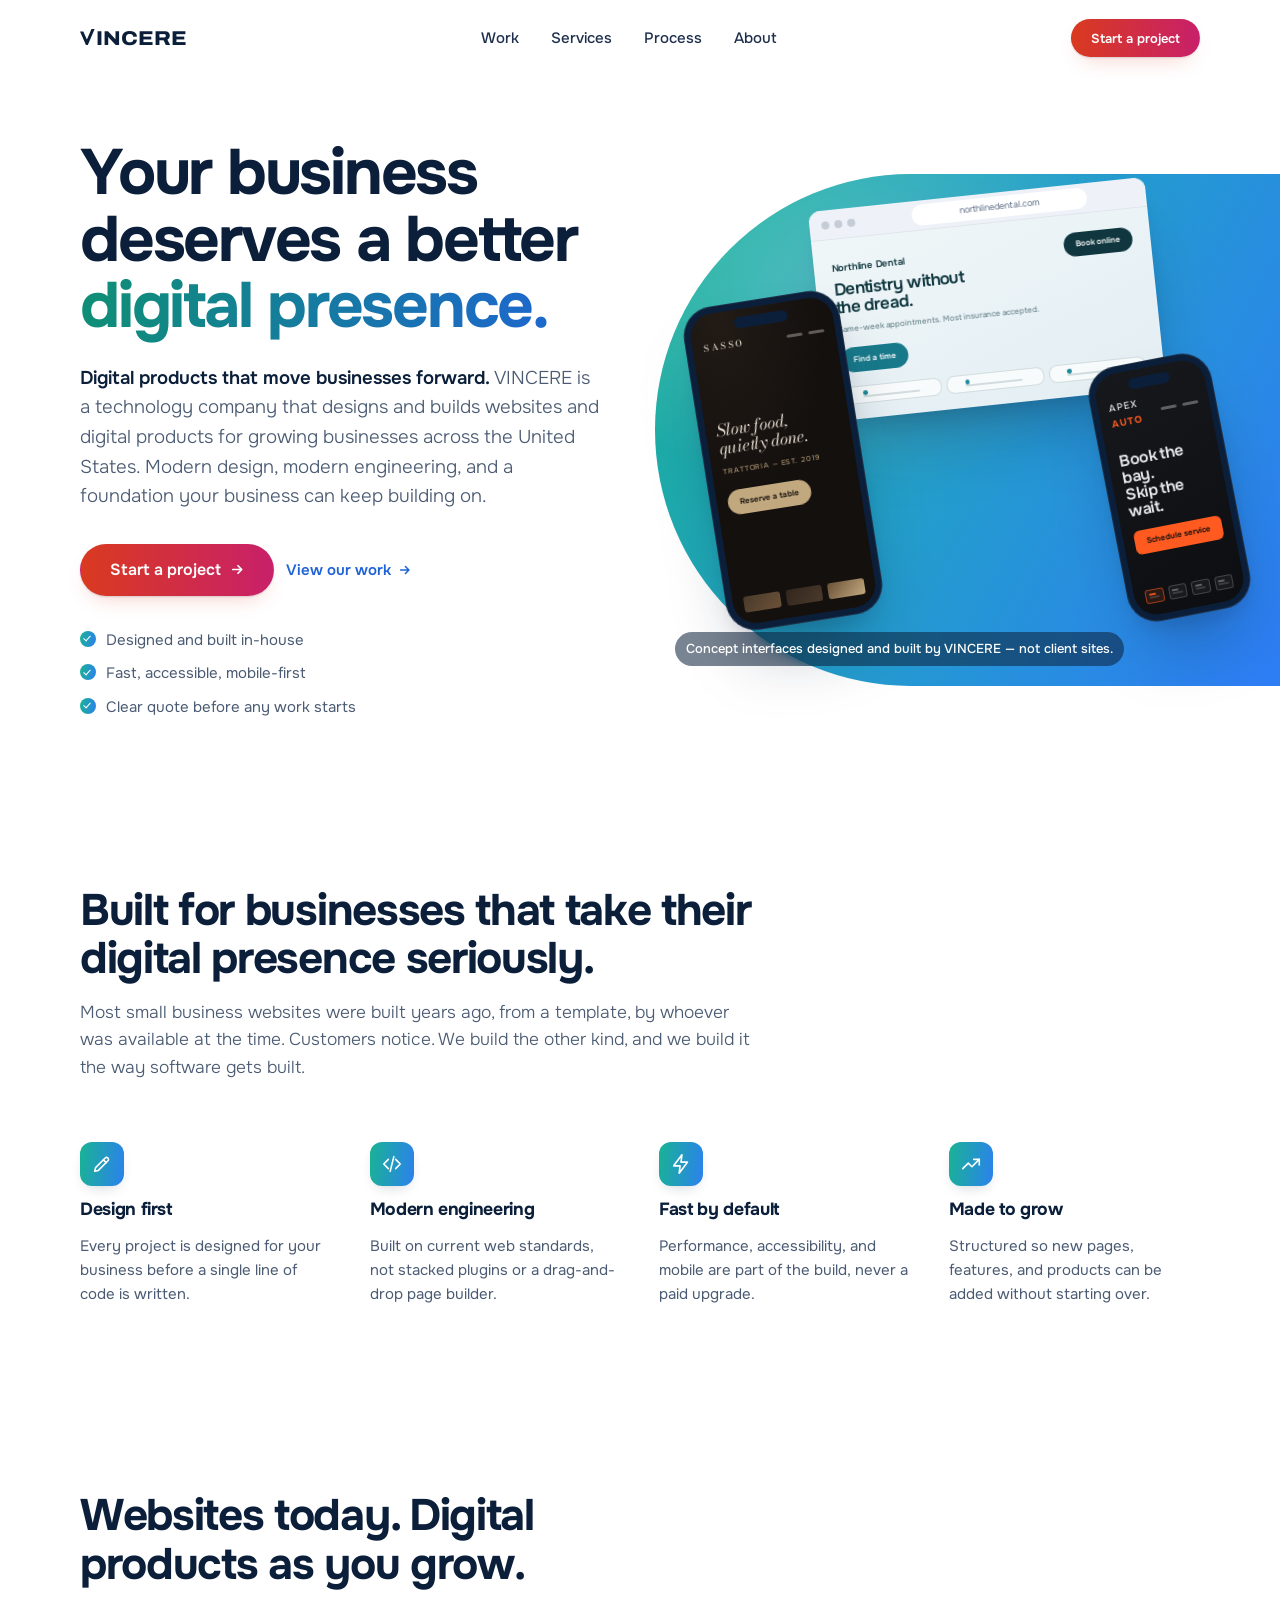
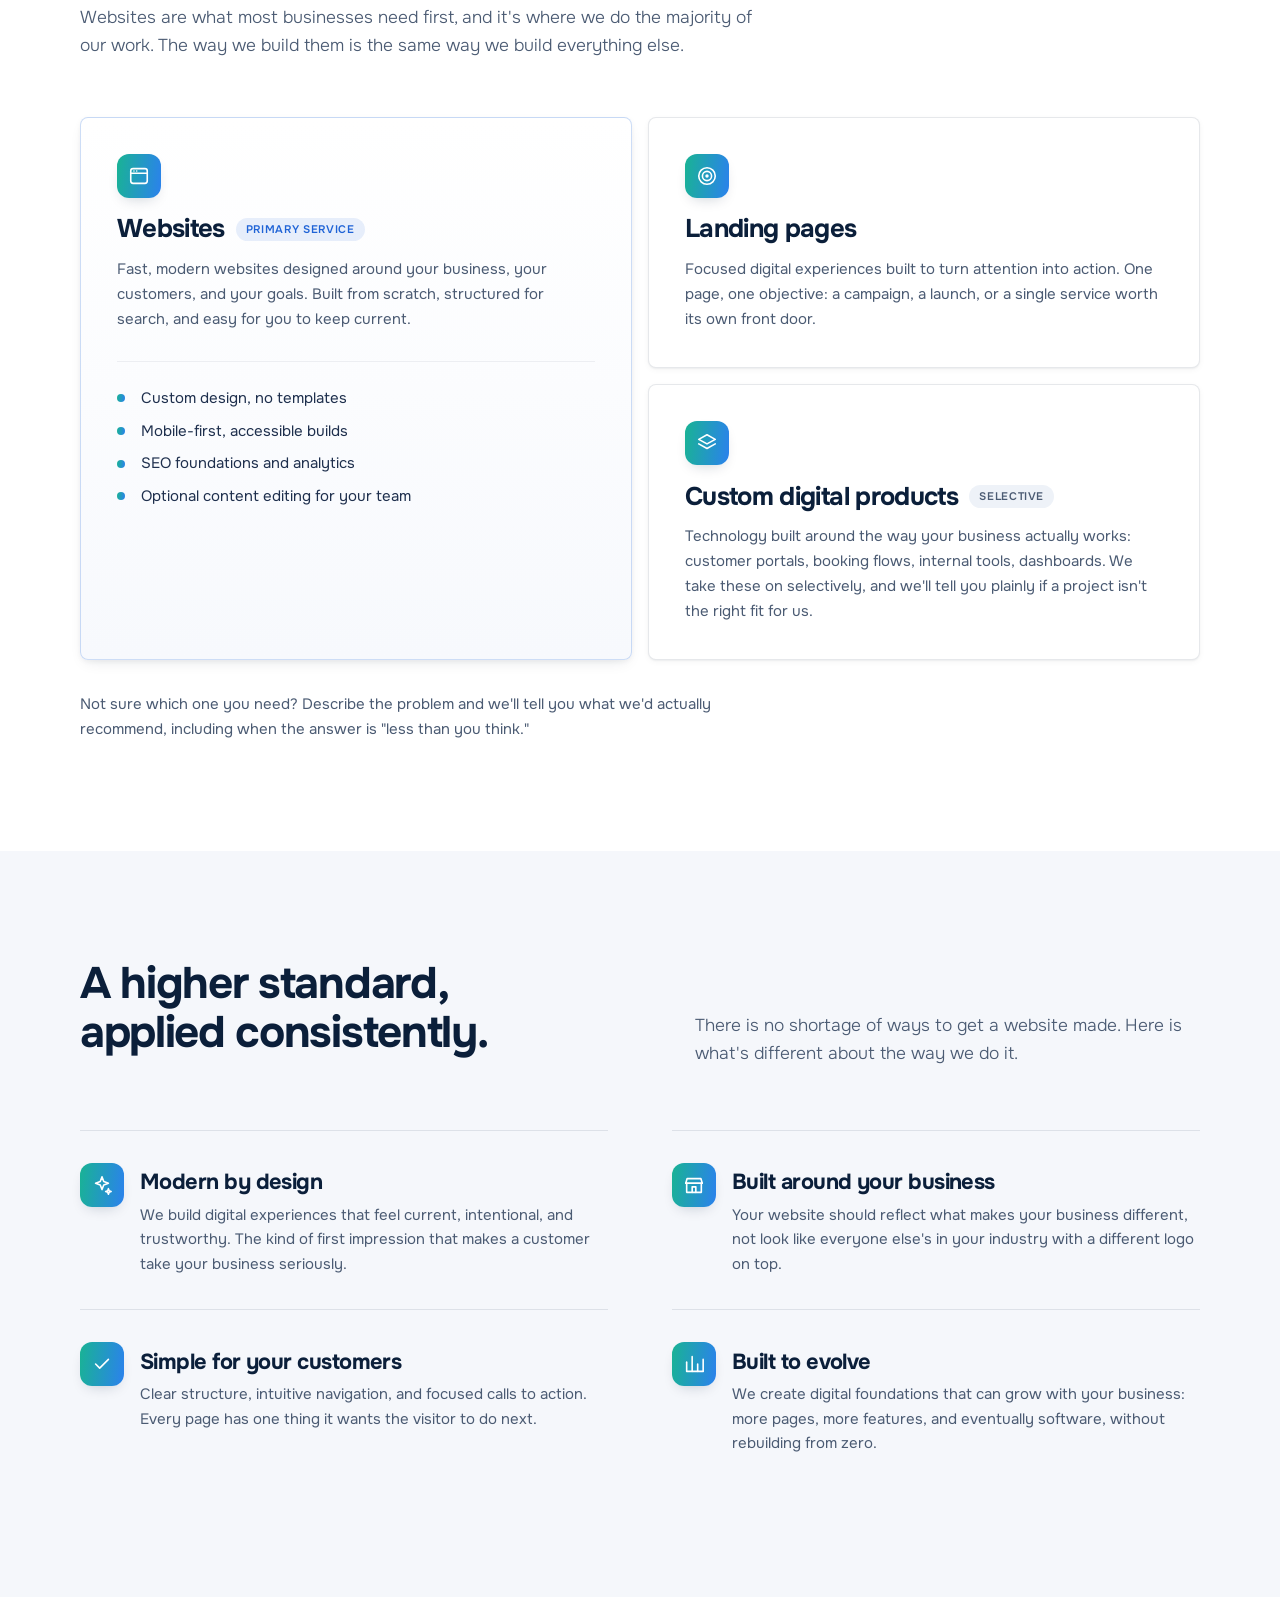
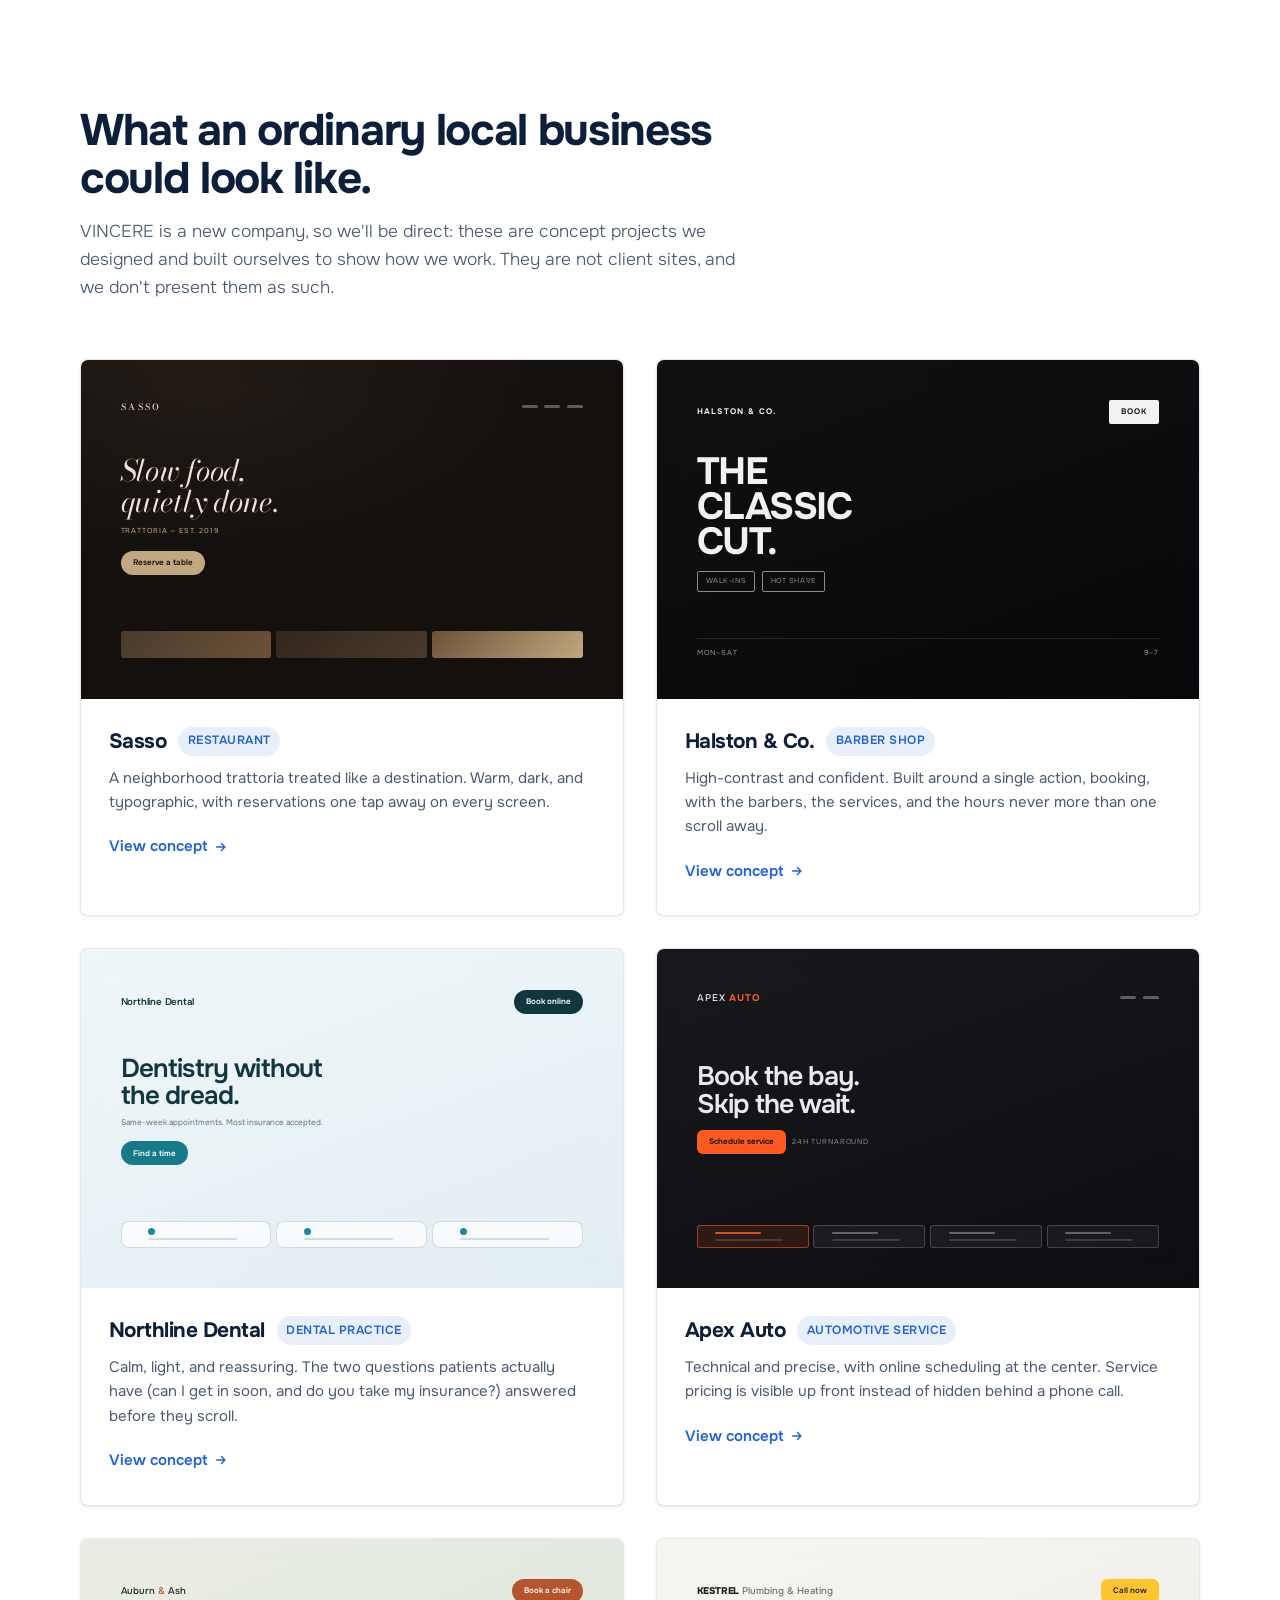
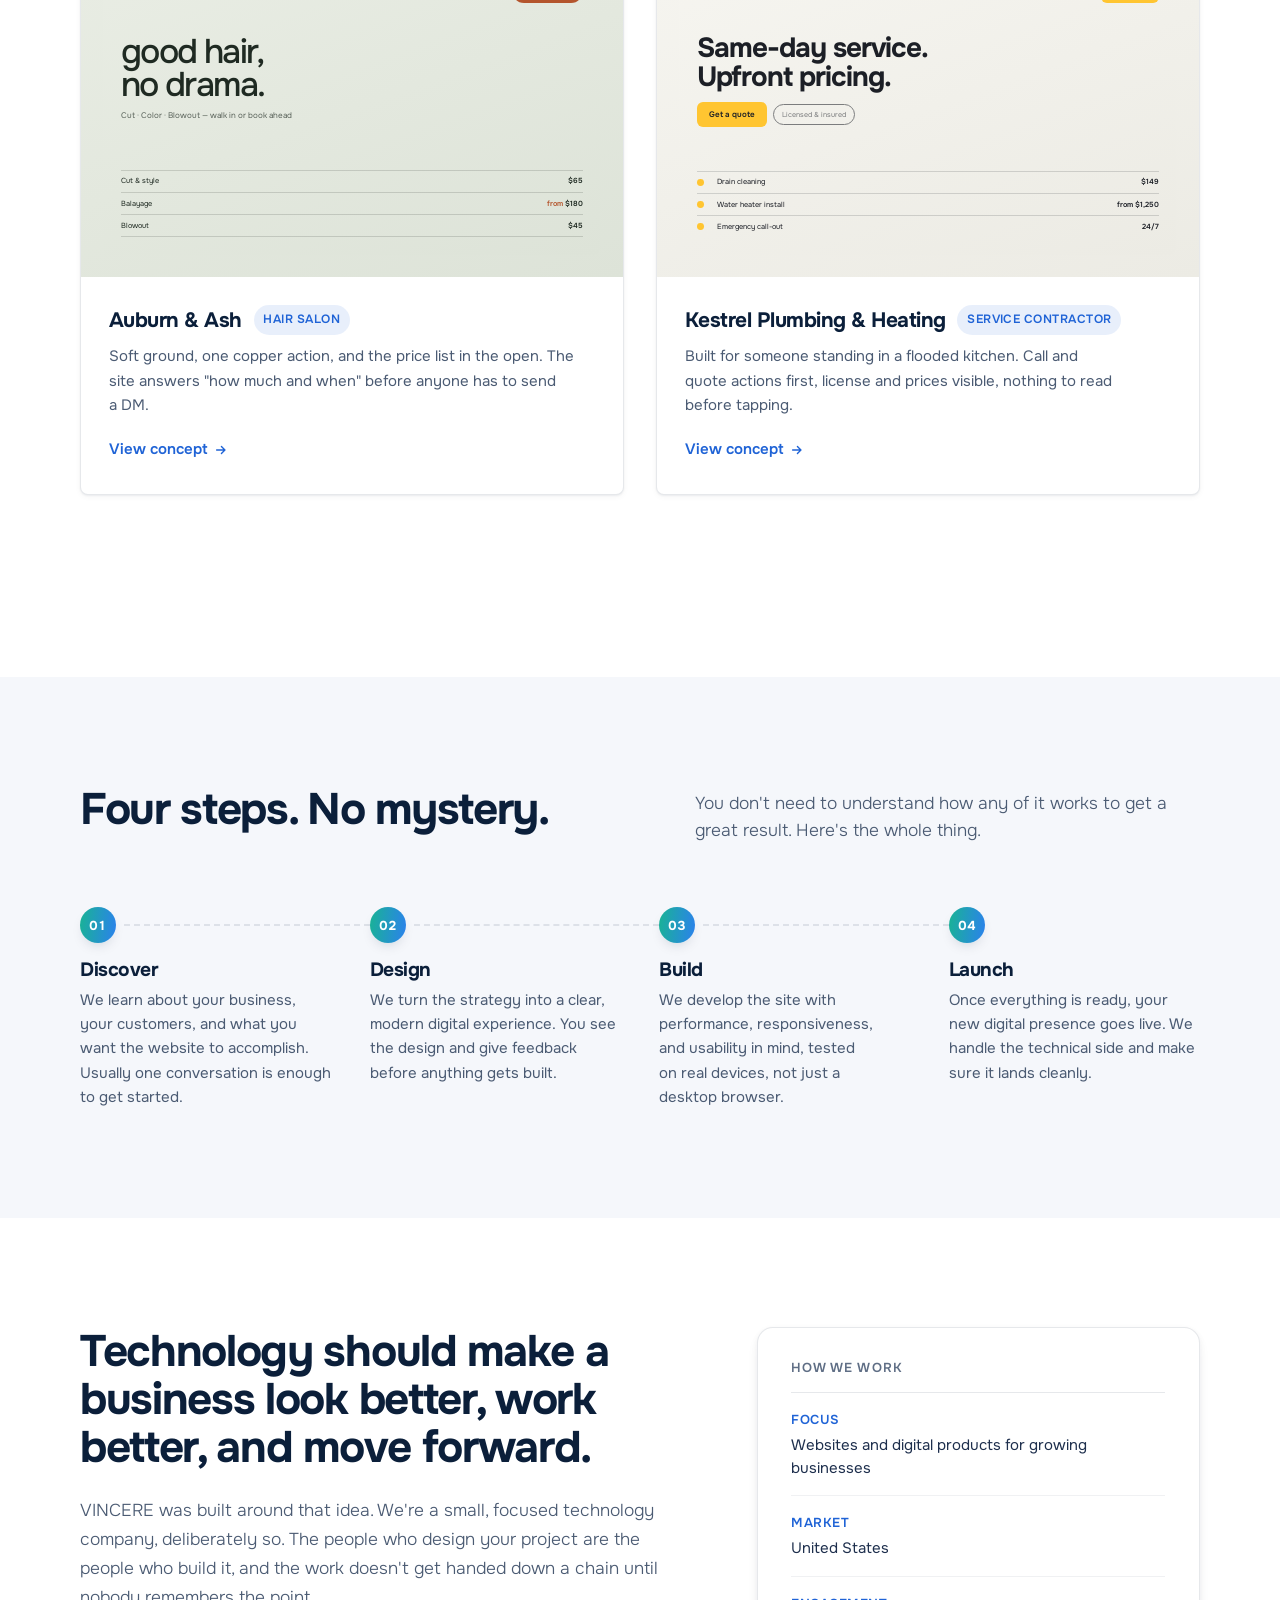
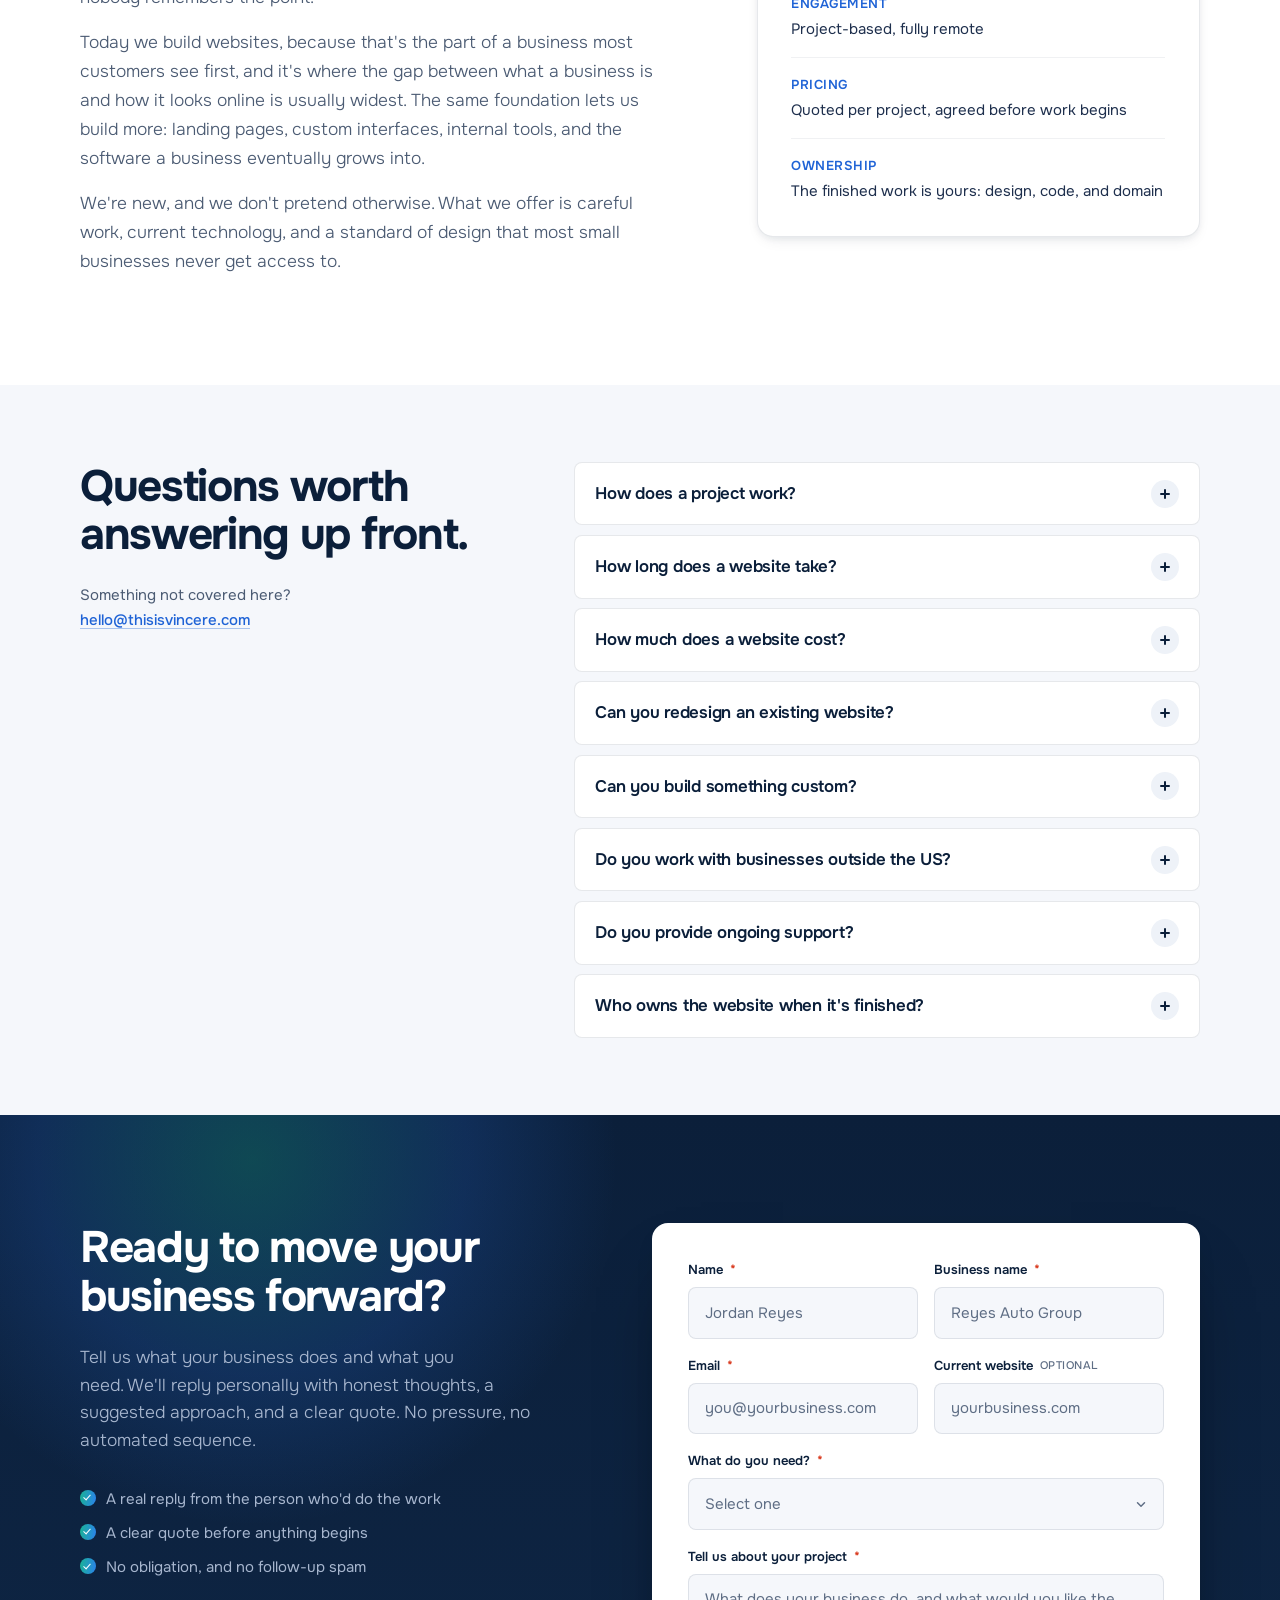
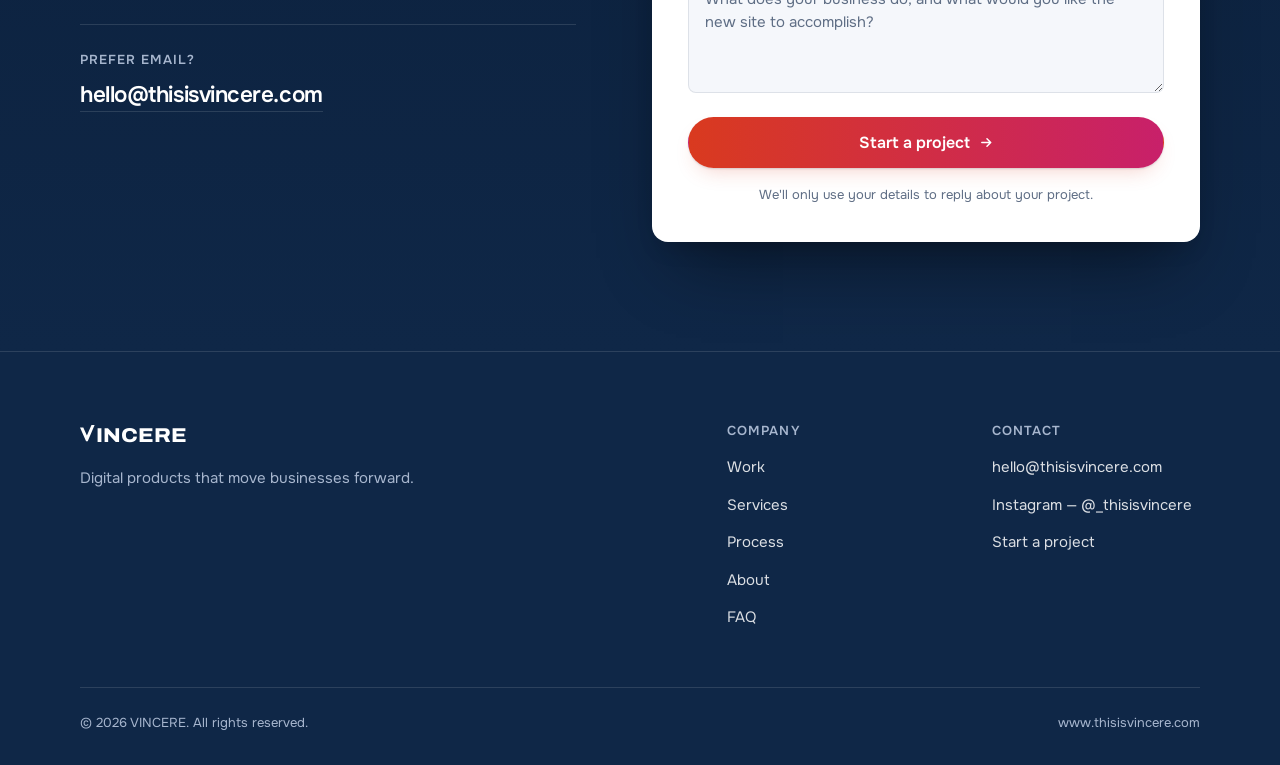
==== index.html @ 30bf03f1 "first commit" ====
<!DOCTYPE html>
<html lang="en">
<head>
<meta charset="utf-8">
<meta name="viewport" content="width=device-width, initial-scale=1">

<title>VINCERE — Digital Products That Move Businesses Forward</title>
<meta name="description" content="VINCERE is a technology company that designs and builds websites and digital products for growing businesses in the United States. Modern design, modern engineering, built to grow.">

<!-- Update to the live domain before launch -->
<link rel="canonical" href="https://www.thisisvincere.com/">

<meta name="theme-color" content="#FFFFFF">
<meta name="color-scheme" content="light">

<!-- Open Graph -->
<meta property="og:type" content="website">
<meta property="og:site_name" content="VINCERE">
<meta property="og:title" content="VINCERE — Digital Products That Move Businesses Forward">
<meta property="og:description" content="We design and build websites and digital products for growing businesses. Modern design, modern engineering, built to grow.">
<meta property="og:url" content="https://www.thisisvincere.com/">
<meta property="og:image" content="https://www.thisisvincere.com/assets/img/og-image.png">
<meta property="og:image:width" content="1200">
<meta property="og:image:height" content="630">
<meta property="og:image:alt" content="VINCERE — digital products that move businesses forward.">
<meta property="og:locale" content="en_US">

<!-- X / Twitter -->
<meta name="twitter:card" content="summary_large_image">
<meta name="twitter:title" content="VINCERE — Digital Products That Move Businesses Forward">
<meta name="twitter:description" content="We design and build websites and digital products for growing businesses.">
<meta name="twitter:image" content="https://www.thisisvincere.com/assets/img/og-image.png">

<link rel="icon" href="favicon.svg" type="image/svg+xml">
<link rel="apple-touch-icon" href="assets/img/apple-touch-icon.png">
<link rel="manifest" href="site.webmanifest">

<link rel="preconnect" href="https://fonts.googleapis.com">
<link rel="preconnect" href="https://fonts.gstatic.com" crossorigin>
<link rel="preload" as="style" href="https://fonts.googleapis.com/css2?family=Onest:wght@300;400;500;600;700&display=swap">
<link rel="stylesheet" href="https://fonts.googleapis.com/css2?family=Onest:wght@300;400;500;600;700&display=swap">
<!-- Wordmark face: Archivo 800 (width 112), subset to the five letters the logo needs. -->
<link rel="stylesheet" href="https://fonts.googleapis.com/css2?family=Archivo:wdth,wght@112,800&text=INCERE&display=swap">
<!-- Sasso concept preview face (matches concepts/sasso): upright 500 for the wordmark, italic 400 for the headline. -->
<link rel="stylesheet" href="https://fonts.googleapis.com/css2?family=Bodoni+Moda:ital,opsz,wght@0,6..96,500;1,6..96,400&display=swap">
<link rel="stylesheet" href="assets/css/styles.css">

<script>document.documentElement.classList.add('js');</script>

<script type="application/ld+json">
{
  "@context": "https://schema.org",
  "@type": "Organization",
  "name": "VINCERE",
  "url": "https://www.thisisvincere.com/",
  "slogan": "Digital products that move businesses forward.",
  "description": "VINCERE designs and builds websites and digital products for growing businesses.",
  "email": "hello@thisisvincere.com",
  "sameAs": ["https://www.instagram.com/vincere"]
}
</script>
</head>

<body>
<a class="skip-link" href="#main">Skip to content</a>

<!-- ============================ NAV ============================ -->
<header class="nav" id="nav" data-nav>
  <div class="nav__inner container">
    <a class="logo" href="#top" aria-label="VINCERE — home">
      <svg class="logo__v" viewBox="0 -18 106 118" aria-hidden="true" focusable="false">
        <path d="M0 0 H24 L50 59 L83 -18 H106 L56 100 H44 Z" fill="currentColor"/>
      </svg>
      <span class="logo__word" aria-hidden="true">incere</span>
    </a>

    <nav class="nav__links" aria-label="Primary">
      <a href="#work">Work</a>
      <a href="#services">Services</a>
      <a href="#process">Process</a>
      <a href="#about">About</a>
    </nav>

    <div class="nav__actions">
      <a class="btn btn--primary btn--sm nav__cta" href="#contact">Start a project</a>
      <button class="nav__toggle" type="button" aria-expanded="false" aria-controls="mobile-menu" data-menu-toggle>
        <span class="nav__toggle-label">Menu</span>
        <span class="nav__toggle-bars" aria-hidden="true"><i></i><i></i></span>
      </button>
    </div>
  </div>

  <div class="menu" id="mobile-menu" hidden data-menu>
    <nav class="menu__links container" aria-label="Mobile">
      <a href="#work">Work</a>
      <a href="#services">Services</a>
      <a href="#process">Process</a>
      <a href="#about">About</a>
      <a href="#faq">FAQ</a>
      <a class="btn btn--primary menu__cta" href="#contact">Start a project</a>
      <p class="menu__meta"><a href="mailto:hello@thisisvincere.com">hello@thisisvincere.com</a></p>
    </nav>
  </div>
</header>

<main id="main">
<span id="top"></span>

<!-- ============================ HERO ============================ -->
<section class="hero">
  <div class="container hero__inner">
    <div class="hero__copy">
      <h1 class="hero__title" data-reveal>
        Your business deserves a better <span class="grad">digital presence.</span>
      </h1>

      <p class="hero__lede" data-reveal data-reveal-delay="1">
        <strong>Digital products that move businesses forward.</strong>
        VINCERE is a technology company that designs and builds websites and digital
        products for growing businesses across the United States. Modern design,
        modern engineering, and a foundation your business can keep building on.
      </p>

      <div class="hero__actions" data-reveal data-reveal-delay="2">
        <a class="btn btn--primary" href="#contact">
          Start a project
          <svg viewBox="0 0 16 16" width="15" height="15" aria-hidden="true" focusable="false">
            <path d="M3 8h9M8.5 4l4 4-4 4" fill="none" stroke="currentColor" stroke-width="1.8"
                  stroke-linecap="round" stroke-linejoin="round"/>
          </svg>
        </a>
        <a class="link-btn" href="#work">View our work <svg viewBox="0 0 16 16" width="14" height="14" aria-hidden="true" focusable="false"><path d="M3 8h9M8.5 4l4 4-4 4" fill="none" stroke="currentColor" stroke-width="1.8" stroke-linecap="round" stroke-linejoin="round"/></svg></a>
      </div>

      <ul class="hero__points" data-reveal data-reveal-delay="3">
        <li>Designed and built in-house</li>
        <li>Fast, accessible, mobile-first</li>
        <li>Clear quote before any work starts</li>
      </ul>
    </div>

    <!-- Hero stage: three of the concept interfaces on tilted devices. Built in HTML/CSS; no images. -->
    <div class="hero__visual" data-reveal data-reveal-delay="2">
      <figure class="stage">
        <div class="stage__clip">
        <div class="stage__bg" aria-hidden="true"></div>

        <div class="device device--browser device--a" aria-hidden="true">
          <div class="device__bar"><span class="device__dots"><i></i><i></i><i></i></span><span class="device__url">northlinedental.com</span></div>
          <div class="pv pv--northline">
            <div class="pv__nav"><span class="pv__logo">Northline Dental</span><span class="pv__pill">Book online</span></div>
            <div class="pv__body">
              <p class="pv__h1">Dentistry without<br>the dread.</p>
              <p class="pv__sub">Same-week appointments. Most insurance accepted.</p>
              <span class="pv__btn">Find a time</span>
            </div>
            <div class="pv__tiles"><span></span><span></span><span></span></div>
          </div>
        </div>

        <div class="device device--phone device--b" aria-hidden="true">
          <span class="device__island"></span>
          <div class="pv pv--sasso">
            <div class="pv__nav"><span class="pv__logo">SASSO</span><span class="pv__links"><i></i><i></i></span></div>
            <div class="pv__body">
              <p class="pv__h1">Slow food,<br>quietly done.</p>
              <p class="pv__sub">Trattoria — Est. 2019</p>
              <span class="pv__btn">Reserve a table</span>
            </div>
            <div class="pv__strip"><span></span><span></span><span></span></div>
          </div>
        </div>

        <div class="device device--phone device--c" aria-hidden="true">
          <span class="device__island"></span>
          <div class="pv pv--apex">
            <div class="pv__nav"><span class="pv__logo">APEX <b>AUTO</b></span><span class="pv__links"><i></i><i></i></span></div>
            <div class="pv__body">
              <p class="pv__h1">Book the bay.<br>Skip the wait.</p>
              <div class="pv__row"><span class="pv__btn">Schedule service</span></div>
            </div>
            <div class="pv__grid"><span></span><span></span><span></span><span></span></div>
          </div>
        </div>

        </div>
        <figcaption class="stage__caption">Concept interfaces designed and built by VINCERE — not client sites.</figcaption>
      </figure>
    </div>
  </div>
</section>
<!-- ======================= CREDIBILITY ========================= -->
<section class="section section--tight credibility" aria-labelledby="cred-title">
  <div class="container">
    <div class="credibility__head">
      <h2 class="h2" id="cred-title">
        Built for businesses that take their<br class="br-lg"> digital presence seriously.
      </h2>
      <p class="lede">
        Most small business websites were built years ago, from a template, by whoever
        was available at the time. Customers notice. We build the other kind, and we
        build it the way software gets built.
      </p>
    </div>

    <ul class="pillars" role="list">
      <li class="pillar">
        <span class="icon" aria-hidden="true"><svg viewBox="0 0 24 24" width="22" height="22" fill="none" stroke="currentColor" stroke-width="1.75" stroke-linecap="round" stroke-linejoin="round"><path d="M4 20l4-1L18.5 8.5a2.1 2.1 0 0 0-3-3L5 16l-1 4z"/><path d="M13.5 7.5l3 3"/></svg></span>
        <h3>Design first</h3>
        <p>Every project is designed for your business before a single line of code is written.</p>
      </li>
      <li class="pillar">
        <span class="icon" aria-hidden="true"><svg viewBox="0 0 24 24" width="22" height="22" fill="none" stroke="currentColor" stroke-width="1.75" stroke-linecap="round" stroke-linejoin="round"><path d="M8 7l-5 5 5 5"/><path d="M16 7l5 5-5 5"/><path d="M14 4l-4 16"/></svg></span>
        <h3>Modern engineering</h3>
        <p>Built on current web standards, not stacked plugins or a drag-and-drop page builder.</p>
      </li>
      <li class="pillar">
        <span class="icon" aria-hidden="true"><svg viewBox="0 0 24 24" width="22" height="22" fill="none" stroke="currentColor" stroke-width="1.75" stroke-linecap="round" stroke-linejoin="round"><path d="M13 2L4 14h7l-1 8 9-12h-7l1-8z"/></svg></span>
        <h3>Fast by default</h3>
        <p>Performance, accessibility, and mobile are part of the build, never a paid upgrade.</p>
      </li>
      <li class="pillar">
        <span class="icon" aria-hidden="true"><svg viewBox="0 0 24 24" width="22" height="22" fill="none" stroke="currentColor" stroke-width="1.75" stroke-linecap="round" stroke-linejoin="round"><path d="M3 17l6-6 4 4 8-8"/><path d="M15 7h6v6"/></svg></span>
        <h3>Made to grow</h3>
        <p>Structured so new pages, features, and products can be added without starting over.</p>
      </li>
    </ul>
  </div>
</section>

<!-- ========================= SERVICES ========================== -->
<section class="section services" id="services" aria-labelledby="services-title">
  <div class="container">
    <div class="section__head">
      <h2 class="h2" id="services-title">
        Websites today. Digital products as you grow.
      </h2>
      <p class="lede">
        Websites are what most businesses need first, and it's where we do the majority of
        our work. The way we build them is the same way we build everything else.
      </p>
    </div>

    <div class="svc">
      <article class="svc__card svc__card--lead">
        <span class="icon" aria-hidden="true"><svg viewBox="0 0 24 24" width="22" height="22" fill="none" stroke="currentColor" stroke-width="1.75" stroke-linecap="round" stroke-linejoin="round"><rect x="3" y="4" width="18" height="16" rx="2.5"/><path d="M3 9h18"/><path d="M6.5 6.5h.01M9.5 6.5h.01"/></svg></span>
        <h3 class="svc__title">Websites <span class="badge badge--accent">Primary service</span></h3>
        <p class="svc__desc">
          Fast, modern websites designed around your business, your customers, and your goals.
          Built from scratch, structured for search, and easy for you to keep current.
        </p>
        <ul class="svc__list" role="list">
          <li>Custom design, no templates</li>
          <li>Mobile-first, accessible builds</li>
          <li>SEO foundations and analytics</li>
          <li>Optional content editing for your team</li>
        </ul>
      </article>

      <article class="svc__card">
        <span class="icon" aria-hidden="true"><svg viewBox="0 0 24 24" width="22" height="22" fill="none" stroke="currentColor" stroke-width="1.75" stroke-linecap="round" stroke-linejoin="round"><circle cx="12" cy="12" r="9"/><circle cx="12" cy="12" r="5"/><circle cx="12" cy="12" r="1"/></svg></span>
        <h3 class="svc__title">Landing pages</h3>
        <p class="svc__desc">
          Focused digital experiences built to turn attention into action. One page, one
          objective: a campaign, a launch, or a single service worth its own front door.
        </p>
      </article>

      <article class="svc__card">
        <span class="icon" aria-hidden="true"><svg viewBox="0 0 24 24" width="22" height="22" fill="none" stroke="currentColor" stroke-width="1.75" stroke-linecap="round" stroke-linejoin="round"><path d="M12 3l9 5-9 5-9-5 9-5z"/><path d="M3 13l9 5 9-5"/></svg></span>
        <h3 class="svc__title">Custom digital products <span class="badge">Selective</span></h3>
        <p class="svc__desc">
          Technology built around the way your business actually works: customer portals,
          booking flows, internal tools, dashboards. We take these on selectively, and we'll
          tell you plainly if a project isn't the right fit for us.
        </p>
      </article>
    </div>

    <p class="svc__note">
      Not sure which one you need? Describe the problem and we'll tell you what we'd actually
      recommend, including when the answer is "less than you think."
    </p>
  </div>
</section>

<!-- ========================= WHY VINCERE ======================= -->
<section class="section section--tint why" aria-labelledby="why-title">
  <div class="container">
    <div class="section__head section__head--split">
      <div>
        <h2 class="h2" id="why-title">
          A higher standard,<br> applied consistently.
        </h2>
      </div>
      <p class="lede">
        There is no shortage of ways to get a website made. Here is what's different
        about the way we do it.
      </p>
    </div>

    <ol class="why__list" role="list">
      <li class="why__item">
        <span class="icon" aria-hidden="true"><svg viewBox="0 0 24 24" width="22" height="22" fill="none" stroke="currentColor" stroke-width="1.75" stroke-linecap="round" stroke-linejoin="round"><path d="M12 3l1.9 5.1L19 10l-5.1 1.9L12 17l-1.9-5.1L5 10l5.1-1.9z"/><path d="M19 16l.8 2.2L22 19l-2.2.8L19 22l-.8-2.2L16 19l2.2-.8z"/></svg></span>
        <div>
          <h3>Modern by design</h3>
          <p>We build digital experiences that feel current, intentional, and trustworthy. The kind of first impression that makes a customer take your business seriously.</p>
        </div>
      </li>
      <li class="why__item">
        <span class="icon" aria-hidden="true"><svg viewBox="0 0 24 24" width="22" height="22" fill="none" stroke="currentColor" stroke-width="1.75" stroke-linecap="round" stroke-linejoin="round"><path d="M3 10l1.5-5h15L21 10"/><path d="M4 10v10h16V10"/><path d="M10 20v-6h4v6"/><path d="M3 10h18"/></svg></span>
        <div>
          <h3>Built around your business</h3>
          <p>Your website should reflect what makes your business different, not look like everyone else's in your industry with a different logo on top.</p>
        </div>
      </li>
      <li class="why__item">
        <span class="icon" aria-hidden="true"><svg viewBox="0 0 24 24" width="22" height="22" fill="none" stroke="currentColor" stroke-width="1.75" stroke-linecap="round" stroke-linejoin="round"><path d="M5 12l4.5 4.5L19 7"/></svg></span>
        <div>
          <h3>Simple for your customers</h3>
          <p>Clear structure, intuitive navigation, and focused calls to action. Every page has one thing it wants the visitor to do next.</p>
        </div>
      </li>
      <li class="why__item">
        <span class="icon" aria-hidden="true"><svg viewBox="0 0 24 24" width="22" height="22" fill="none" stroke="currentColor" stroke-width="1.75" stroke-linecap="round" stroke-linejoin="round"><path d="M4 20V10"/><path d="M10 20V4"/><path d="M16 20v-8"/><path d="M22 20V7"/><path d="M4 20h18"/></svg></span>
        <div>
          <h3>Built to evolve</h3>
          <p>We create digital foundations that can grow with your business: more pages, more features, and eventually software, without rebuilding from zero.</p>
        </div>
      </li>
    </ol>
  </div>
</section>

<!-- ============================ WORK =========================== -->
<section class="section work" id="work" aria-labelledby="work-title">
  <div class="container">
    <div class="section__head">
      <h2 class="h2" id="work-title">
        What an ordinary local business<br class="br-lg"> could look like.
      </h2>
      <p class="lede">
        VINCERE is a new company, so we'll be direct: these are concept projects we designed
        and built ourselves to show how we work. They are not client sites, and we don't
        present them as such.
      </p>
    </div>

    <div class="work__grid">

      <!-- Concept 01 — Restaurant -->
      <article class="proj">
        <div class="proj__preview proj__preview--sasso">
          <div class="pv pv--sasso" aria-hidden="true">
            <div class="pv__nav"><span class="pv__logo">SASSO</span><span class="pv__links"><i></i><i></i><i></i></span></div>
            <div class="pv__body">
              <p class="pv__h1">Slow food,<br>quietly done.</p>
              <p class="pv__sub">Trattoria — Est. 2019</p>
              <span class="pv__btn">Reserve a table</span>
            </div>
            <div class="pv__strip"><span></span><span></span><span></span></div>
          </div>
        </div>
        <div class="proj__body">
          <div class="proj__meta">
            <h3 class="proj__name">Sasso</h3>
            <span class="proj__tag">Restaurant</span>
          </div>
          <p class="proj__desc">
            A neighborhood trattoria treated like a destination. Warm, dark, and typographic,
            with reservations one tap away on every screen.
          </p>
          <button class="link-btn" type="button" data-project="sasso" aria-expanded="false" aria-controls="work-detail">
            View concept
            <svg viewBox="0 0 16 16" width="14" height="14" aria-hidden="true" focusable="false">
              <path d="M3 8h9M8.5 4l4 4-4 4" fill="none" stroke="currentColor" stroke-width="1.6" stroke-linecap="round" stroke-linejoin="round"/>
            </svg>
          </button>
        </div>
      </article>

      <!-- Concept 02 — Barber shop -->
      <article class="proj">
        <div class="proj__preview proj__preview--halston">
          <div class="pv pv--halston" aria-hidden="true">
            <div class="pv__nav"><span class="pv__logo">HALSTON &amp; CO.</span><span class="pv__pill">Book</span></div>
            <div class="pv__body">
              <p class="pv__h1">THE<br>CLASSIC<br>CUT.</p>
              <div class="pv__row"><span class="pv__chip">Walk-ins</span><span class="pv__chip">Hot shave</span></div>
            </div>
            <div class="pv__bar"><span>MON–SAT</span><span>9–7</span></div>
          </div>
        </div>
        <div class="proj__body">
          <div class="proj__meta">
            <h3 class="proj__name">Halston &amp; Co.</h3>
            <span class="proj__tag">Barber shop</span>
          </div>
          <p class="proj__desc">
            High-contrast and confident. Built around a single action, booking, with the
            barbers, the services, and the hours never more than one scroll away.
          </p>
          <button class="link-btn" type="button" data-project="halston" aria-expanded="false" aria-controls="work-detail">
            View concept
            <svg viewBox="0 0 16 16" width="14" height="14" aria-hidden="true" focusable="false">
              <path d="M3 8h9M8.5 4l4 4-4 4" fill="none" stroke="currentColor" stroke-width="1.6" stroke-linecap="round" stroke-linejoin="round"/>
            </svg>
          </button>
        </div>
      </article>

      <!-- Concept 03 — Dental practice -->
      <article class="proj">
        <div class="proj__preview proj__preview--northline">
          <div class="pv pv--northline" aria-hidden="true">
            <div class="pv__nav"><span class="pv__logo">Northline Dental</span><span class="pv__pill">Book online</span></div>
            <div class="pv__body">
              <p class="pv__h1">Dentistry without<br>the dread.</p>
              <p class="pv__sub">Same-week appointments. Most insurance accepted.</p>
              <span class="pv__btn">Find a time</span>
            </div>
            <div class="pv__tiles"><span></span><span></span><span></span></div>
          </div>
        </div>
        <div class="proj__body">
          <div class="proj__meta">
            <h3 class="proj__name">Northline Dental</h3>
            <span class="proj__tag">Dental practice</span>
          </div>
          <p class="proj__desc">
            Calm, light, and reassuring. The two questions patients actually have (can I get
            in soon, and do you take my insurance?) answered before they scroll.
          </p>
          <button class="link-btn" type="button" data-project="northline" aria-expanded="false" aria-controls="work-detail">
            View concept
            <svg viewBox="0 0 16 16" width="14" height="14" aria-hidden="true" focusable="false">
              <path d="M3 8h9M8.5 4l4 4-4 4" fill="none" stroke="currentColor" stroke-width="1.6" stroke-linecap="round" stroke-linejoin="round"/>
            </svg>
          </button>
        </div>
      </article>

      <!-- Concept 04 — Automotive -->
      <article class="proj">
        <div class="proj__preview proj__preview--apex">
          <div class="pv pv--apex" aria-hidden="true">
            <div class="pv__nav"><span class="pv__logo">APEX <b>AUTO</b></span><span class="pv__links"><i></i><i></i></span></div>
            <div class="pv__body">
              <p class="pv__h1">Book the bay.<br>Skip the wait.</p>
              <div class="pv__row"><span class="pv__btn">Schedule service</span><span class="pv__stat">24h turnaround</span></div>
            </div>
            <div class="pv__grid"><span></span><span></span><span></span><span></span></div>
          </div>
        </div>
        <div class="proj__body">
          <div class="proj__meta">
            <h3 class="proj__name">Apex Auto</h3>
            <span class="proj__tag">Automotive service</span>
          </div>
          <p class="proj__desc">
            Technical and precise, with online scheduling at the center. Service pricing is
            visible up front instead of hidden behind a phone call.
          </p>
          <button class="link-btn" type="button" data-project="apex" aria-expanded="false" aria-controls="work-detail">
            View concept
            <svg viewBox="0 0 16 16" width="14" height="14" aria-hidden="true" focusable="false">
              <path d="M3 8h9M8.5 4l4 4-4 4" fill="none" stroke="currentColor" stroke-width="1.6" stroke-linecap="round" stroke-linejoin="round"/>
            </svg>
          </button>
        </div>
      </article>

      <!-- Concept 05 — Hair salon -->
      <article class="proj">
        <div class="proj__preview proj__preview--auburn">
          <div class="pv pv--auburn" aria-hidden="true">
            <div class="pv__nav"><span class="pv__logo">Auburn <i>&amp;</i> Ash</span><span class="pv__pill">Book a chair</span></div>
            <div class="pv__body">
              <p class="pv__h1">good hair,<br>no drama.</p>
              <p class="pv__sub">Cut · Color · Blowout — walk in or book ahead</p>
            </div>
            <div class="pv__list"><span>Cut &amp; style <b>$65</b></span><span>Balayage <b><em>from</em> $180</b></span><span>Blowout <b>$45</b></span></div>
          </div>
        </div>
        <div class="proj__body">
          <div class="proj__meta">
            <h3 class="proj__name">Auburn &amp; Ash</h3>
            <span class="proj__tag">Hair salon</span>
          </div>
          <p class="proj__desc">
            Soft ground, one copper action, and the price list in the open. The site answers
            "how much and when" before anyone has to send a DM.
          </p>
          <button class="link-btn" type="button" data-project="auburn" aria-expanded="false" aria-controls="work-detail">
            View concept
            <svg viewBox="0 0 16 16" width="14" height="14" aria-hidden="true" focusable="false">
              <path d="M3 8h9M8.5 4l4 4-4 4" fill="none" stroke="currentColor" stroke-width="1.6" stroke-linecap="round" stroke-linejoin="round"/>
            </svg>
          </button>
        </div>
      </article>

      <!-- Concept 06 — Service contractor -->
      <article class="proj">
        <div class="proj__preview proj__preview--kestrel">
          <div class="pv pv--kestrel" aria-hidden="true">
            <div class="pv__nav"><span class="pv__logo">Kestrel <b>Plumbing &amp; Heating</b></span><span class="pv__pill">Call now</span></div>
            <div class="pv__body">
              <p class="pv__h1">Same-day service.<br>Upfront pricing.</p>
              <div class="pv__row"><span class="pv__btn">Get a quote</span><span class="pv__chip">Licensed &amp; insured</span></div>
            </div>
            <div class="pv__list"><span>Drain cleaning <b>$149</b></span><span>Water heater install <b>from $1,250</b></span><span>Emergency call-out <b>24/7</b></span></div>
          </div>
        </div>
        <div class="proj__body">
          <div class="proj__meta">
            <h3 class="proj__name">Kestrel Plumbing &amp; Heating</h3>
            <span class="proj__tag">Service contractor</span>
          </div>
          <p class="proj__desc">
            Built for someone standing in a flooded kitchen. Call and quote actions first,
            license and prices visible, nothing to read before tapping.
          </p>
          <button class="link-btn" type="button" data-project="kestrel" aria-expanded="false" aria-controls="work-detail">
            View concept
            <svg viewBox="0 0 16 16" width="14" height="14" aria-hidden="true" focusable="false">
              <path d="M3 8h9M8.5 4l4 4-4 4" fill="none" stroke="currentColor" stroke-width="1.6" stroke-linecap="round" stroke-linejoin="round"/>
            </svg>
          </button>
        </div>
      </article>

    </div>

    <!-- Inline concept detail. Populated from the card that opened it; no modal, no focus trap. -->
    <div class="detail" id="work-detail" hidden data-detail tabindex="-1">
      <div class="detail__inner">
        <div class="detail__preview">
          <div class="detail__art" data-detail-preview></div>
          <div class="skins" data-skins hidden>
            <span class="skins__label" id="skins-label">Same structure, different skin</span>
            <div class="skins__options" role="group" aria-labelledby="skins-label" data-skins-options></div>
          </div>
        </div>
        <div class="detail__body">
          <div class="detail__head">
            <h3 class="detail__title"><span data-detail-title></span> <span class="proj__tag" data-detail-tag></span></h3>
            <button class="detail__close" type="button" data-detail-close aria-label="Close concept details">
              <svg viewBox="0 0 16 16" width="16" height="16" aria-hidden="true" focusable="false">
                <path d="M4 4l8 8M12 4l-8 8" fill="none" stroke="currentColor" stroke-width="1.7" stroke-linecap="round"/>
              </svg>
            </button>
          </div>
          <p class="detail__desc" data-detail-desc></p>
          <h4 class="detail__sub">Approach</h4>
          <ul class="detail__points" role="list" data-detail-points></ul>
          <p class="detail__note">Concept project, designed and built by VINCERE to demonstrate our approach. Not a client engagement.</p>
          <div class="detail__actions">
            <a class="btn btn--primary btn--sm" href="#contact">Start a project like this</a>
            <a class="btn btn--ghost btn--sm" href="#" data-detail-link hidden>
              Open the full concept
              <svg viewBox="0 0 16 16" width="14" height="14" aria-hidden="true" focusable="false">
                <path d="M6 3h7v7M13 3 5.5 10.5M4 6H3v7h7v-1" fill="none" stroke="currentColor" stroke-width="1.6" stroke-linecap="round" stroke-linejoin="round"/>
              </svg>
            </a>
          </div>
        </div>
      </div>
    </div>

    <p class="work__note">
      Want to see what this would look like for your business? That's the conversation we like having.
      <a class="text-link" href="#contact">Start a project →</a>
    </p>
  </div>
</section>

<!-- ========================== PROCESS ========================== -->
<section class="section section--tint process" id="process" aria-labelledby="process-title">
  <div class="container">
    <div class="section__head section__head--split">
      <div>
        <h2 class="h2" id="process-title">Four steps. No mystery.</h2>
      </div>
      <p class="lede">
        You don't need to understand how any of it works to get a great result.
        Here's the whole thing.
      </p>
    </div>

    <ol class="steps" role="list">
      <li class="step">
        <span class="step__num">01</span>
        <h3 class="step__title">Discover</h3>
        <p>We learn about your business, your customers, and what you want the website to accomplish. Usually one conversation is enough to get started.</p>
      </li>
      <li class="step">
        <span class="step__num">02</span>
        <h3 class="step__title">Design</h3>
        <p>We turn the strategy into a clear, modern digital experience. You see the design and give feedback before anything gets built.</p>
      </li>
      <li class="step">
        <span class="step__num">03</span>
        <h3 class="step__title">Build</h3>
        <p>We develop the site with performance, responsiveness, and usability in mind, tested on real devices, not just a desktop browser.</p>
      </li>
      <li class="step">
        <span class="step__num">04</span>
        <h3 class="step__title">Launch</h3>
        <p>Once everything is ready, your new digital presence goes live. We handle the technical side and make sure it lands cleanly.</p>
      </li>
    </ol>
  </div>
</section>

<!-- =========================== ABOUT =========================== -->
<section class="section about" id="about" aria-labelledby="about-title">
  <div class="container about__inner">
    <div class="about__copy">
      <h2 class="h2" id="about-title">
        Technology should make a business look better, work better, and move forward.
      </h2>
      <div class="about__text">
        <p>
          VINCERE was built around that idea. We're a small, focused technology company,
          deliberately so. The people who design your project are the people who build it,
          and the work doesn't get handed down a chain until nobody remembers the point.
        </p>
        <p>
          Today we build websites, because that's the part of a business most customers see
          first, and it's where the gap between what a business is and how it looks online is
          usually widest. The same foundation lets us build more: landing pages, custom
          interfaces, internal tools, and the software a business eventually grows into.
        </p>
        <p>
          We're new, and we don't pretend otherwise. What we offer is careful work, current
          technology, and a standard of design that most small businesses never get access to.
        </p>
      </div>
    </div>

    <aside class="about__card" aria-label="How we work">
      <h3 class="about__card-title">How we work</h3>
      <dl class="facts">
        <div class="fact"><dt>Focus</dt><dd>Websites and digital products for growing businesses</dd></div>
        <div class="fact"><dt>Market</dt><dd>United States</dd></div>
        <div class="fact"><dt>Engagement</dt><dd>Project-based, fully remote</dd></div>
        <div class="fact"><dt>Pricing</dt><dd>Quoted per project, agreed before work begins</dd></div>
        <div class="fact"><dt>Ownership</dt><dd>The finished work is yours: design, code, and domain</dd></div>
      </dl>
    </aside>
  </div>
</section>

<!-- ============================ FAQ ============================ -->
<section class="section section--tight section--tint faq" id="faq" aria-labelledby="faq-title">
  <div class="container faq__inner">
    <div class="faq__head">
      <h2 class="h2" id="faq-title">Questions worth<br class="br-lg"> answering up front.</h2>
      <p class="faq__contact">
        Something not covered here?<br>
        <a class="text-link" href="mailto:hello@thisisvincere.com">hello@thisisvincere.com</a>
      </p>
    </div>

    <div class="faq__list">
      <details class="qa" name="faq">
        <summary><span>How does a project work?</span><i aria-hidden="true"></i></summary>
        <div class="qa__body"><p>Every project starts with a short conversation about your business, your customers, and what the site needs to do. From there we map the structure, design the pages, build them, and launch. You see the work as it develops: no long silences, no surprises at the end.</p></div>
      </details>

      <details class="qa" name="faq">
        <summary><span>How long does a website take?</span><i aria-hidden="true"></i></summary>
        <div class="qa__body"><p>It depends on scope. A focused marketing site is usually a matter of weeks rather than months. Larger sites with more pages, integrations, or custom functionality take longer. You get a timeline together with your quote, before any work starts.</p></div>
      </details>

      <details class="qa" name="faq">
        <summary><span>How much does a website cost?</span><i aria-hidden="true"></i></summary>
        <div class="qa__body"><p>Every project is different. After learning about your business and what you need, we'll provide a clear project quote before any work begins. We don't publish a starting price, because a number without context tells you nothing useful.</p></div>
      </details>

      <details class="qa" name="faq">
        <summary><span>Can you redesign an existing website?</span><i aria-hidden="true"></i></summary>
        <div class="qa__body"><p>Yes. Redesigns are a common starting point. We look at what's working, what isn't, and what's worth keeping, then rebuild it on a modern foundation. Existing content, search rankings, and URLs are handled carefully rather than thrown out.</p></div>
      </details>

      <details class="qa" name="faq">
        <summary><span>Can you build something custom?</span><i aria-hidden="true"></i></summary>
        <div class="qa__body"><p>Yes. Websites are our primary service today, but we also build custom interfaces, booking and portal flows, and internal tools. If you're not sure whether your idea fits, describe it and we'll give you an honest answer, including when we're not the right team for it.</p></div>
      </details>

      <details class="qa" name="faq">
        <summary><span>Do you work with businesses outside the US?</span><i aria-hidden="true"></i></summary>
        <div class="qa__body"><p>Our focus is the United States, but we work remotely and take on projects elsewhere when they're a good fit. Everything happens over email and video calls, so location has never been the deciding factor.</p></div>
      </details>

      <details class="qa" name="faq">
        <summary><span>Do you provide ongoing support?</span><i aria-hidden="true"></i></summary>
        <div class="qa__body"><p>Yes. After launch you can keep us on for updates, changes, and improvements. We agree on what that looks like as part of the project. It's optional, and never billed automatically.</p></div>
      </details>

      <details class="qa" name="faq">
        <summary><span>Who owns the website when it's finished?</span><i aria-hidden="true"></i></summary>
        <div class="qa__body"><p>You do. The design, the content, the code, and the domain belong to your business. Nothing is locked to a platform you have to keep paying us for.</p></div>
      </details>
    </div>
  </div>
</section>

<!-- ========================== CONTACT ========================== -->
<section class="section section--dark contact" id="contact" aria-labelledby="contact-title">
  <div class="container contact__inner">

    <div class="contact__copy">
      <h2 class="h2" id="contact-title">
        Ready to move your business forward?
      </h2>
      <p class="lede">
        Tell us what your business does and what you need. We'll reply personally with honest
        thoughts, a suggested approach, and a clear quote. No pressure, no automated sequence.
      </p>

      <ul class="contact__list" role="list">
        <li>A real reply from the person who'd do the work</li>
        <li>A clear quote before anything begins</li>
        <li>No obligation, and no follow-up spam</li>
      </ul>

      <div class="contact__direct">
        <p>Prefer email?</p>
        <a class="contact__email" href="mailto:hello@thisisvincere.com">hello@thisisvincere.com</a>
      </div>
    </div>

    <div class="contact__form-wrap">
      <form class="form" id="lead-form" novalidate>
        <div class="form__row">
          <div class="field">
            <label for="f-name">Name <span class="req" aria-hidden="true">*</span></label>
            <input type="text" id="f-name" name="name" autocomplete="name" required
                   aria-describedby="e-name" placeholder="Jordan Reyes">
            <p class="field__error" id="e-name" hidden></p>
          </div>

          <div class="field">
            <label for="f-business">Business name <span class="req" aria-hidden="true">*</span></label>
            <input type="text" id="f-business" name="business" autocomplete="organization" required
                   aria-describedby="e-business" placeholder="Reyes Auto Group">
            <p class="field__error" id="e-business" hidden></p>
          </div>
        </div>

        <div class="form__row">
          <div class="field">
            <label for="f-email">Email <span class="req" aria-hidden="true">*</span></label>
            <input type="email" id="f-email" name="email" autocomplete="email" required
                   aria-describedby="e-email" placeholder="you@yourbusiness.com">
            <p class="field__error" id="e-email" hidden></p>
          </div>

          <div class="field">
            <label for="f-website">Current website <span class="opt">Optional</span></label>
            <input type="text" id="f-website" name="website" autocomplete="url"
                   aria-describedby="e-website" placeholder="yourbusiness.com">
            <p class="field__error" id="e-website" hidden></p>
          </div>
        </div>

        <div class="field">
          <label for="f-need">What do you need? <span class="req" aria-hidden="true">*</span></label>
          <div class="select">
            <select id="f-need" name="need" required aria-describedby="e-need">
              <option value="" selected disabled>Select one</option>
              <option value="new-website">A new website</option>
              <option value="redesign">A redesign of my current site</option>
              <option value="landing-page">A landing page</option>
              <option value="custom">Something custom</option>
              <option value="unsure">Not sure yet</option>
            </select>
            <svg viewBox="0 0 16 16" width="14" height="14" aria-hidden="true" focusable="false">
              <path d="M4 6.5 8 10.5 12 6.5" fill="none" stroke="currentColor" stroke-width="1.7" stroke-linecap="round" stroke-linejoin="round"/>
            </svg>
          </div>
          <p class="field__error" id="e-need" hidden></p>
        </div>

        <div class="field">
          <label for="f-message">Tell us about your project <span class="req" aria-hidden="true">*</span></label>
          <textarea id="f-message" name="message" rows="4" required aria-describedby="e-message"
                    placeholder="What does your business do, and what would you like the new site to accomplish?"></textarea>
          <p class="field__error" id="e-message" hidden></p>
        </div>

        <!-- Simple honeypot: hidden from users and assistive tech, catches naive bots. -->
        <div class="hp" aria-hidden="true">
          <label for="f-company-url">Do not fill this in</label>
          <input type="text" id="f-company-url" name="company_url" tabindex="-1" autocomplete="off">
        </div>

        <button class="btn btn--primary btn--block" type="submit" data-submit>
          <span class="btn__label">Start a project</span>
          <svg viewBox="0 0 16 16" width="15" height="15" aria-hidden="true" focusable="false">
            <path d="M3 8h9M8.5 4l4 4-4 4" fill="none" stroke="currentColor" stroke-width="1.6" stroke-linecap="round" stroke-linejoin="round"/>
          </svg>
        </button>

        <p class="form__fine">
          We'll only use your details to reply about your project.
        </p>

        <p class="form__status" id="form-status" role="status" aria-live="polite" hidden></p>
      </form>
    </div>
  </div>
</section>

</main>

<!-- =========================== FOOTER ========================== -->
<footer class="footer">
  <div class="container">
    <div class="footer__top">
      <div class="footer__brand">
        <a class="logo logo--footer" href="#top" aria-label="VINCERE — back to top">
          <svg class="logo__v" viewBox="0 -18 106 118" aria-hidden="true" focusable="false">
            <path d="M0 0 H24 L50 59 L83 -18 H106 L56 100 H44 Z" fill="currentColor"/>
          </svg>
          <span class="logo__word" aria-hidden="true">incere</span>
        </a>
        <p class="footer__tag">Digital products that move businesses forward.</p>
      </div>

      <nav class="footer__nav" aria-label="Footer">
        <div class="footer__col">
          <h2 class="footer__h">Company</h2>
          <ul role="list">
            <li><a href="#work">Work</a></li>
            <li><a href="#services">Services</a></li>
            <li><a href="#process">Process</a></li>
            <li><a href="#about">About</a></li>
            <li><a href="#faq">FAQ</a></li>
          </ul>
        </div>
        <div class="footer__col">
          <h2 class="footer__h">Contact</h2>
          <ul role="list">
            <li><a href="mailto:hello@thisisvincere.com">hello@thisisvincere.com</a></li>
            <li><a href="https://www.instagram.com/_thisisvincere" rel="noopener noreferrer" target="_blank">Instagram — @_thisisvincere</a></li>
            <li><a href="#contact">Start a project</a></li>
          </ul>
        </div>
      </nav>
    </div>

    <div class="footer__bottom">
      <p>© 2026 VINCERE. All rights reserved.</p>
      <p><a href="https://www.thisisvincere.com" rel="noopener">www.thisisvincere.com</a></p>
    </div>
  </div>
</footer>

<script src="assets/js/main.js" defer></script>
</body>
</html>
---- assets/css/styles.css ----
/* ==========================================================================
   VINCERE — Design System & Site Styles (v2, "bright agency page")
   --------------------------------------------------------------------------
   1.  Design tokens
   2.  Reset, base & browser surfaces
   3.  Typography
   4.  Layout primitives
   5.  Buttons & links
   6.  Navigation
   7.  Hero & device stage
   8.  Credibility
   9.  Services
   10. Why VINCERE
   11. Selected work & concept previews
   12. Process
   13. About
   14. FAQ
   15. Contact & form
   16. Footer
   17. Motion
   18. Responsive
   ========================================================================== */

/* ==========================================================================
   1. DESIGN TOKENS
   ========================================================================== */
:root {
  /* --- Ground & ink (navy-biased neutrals, never pure grey) --- */
  --bg:        #FFFFFF;
  --tint:      #F5F7FB;
  --tint-2:    #EEF2F8;
  --ink:       #0B1F3A;
  --ink-2:     #1E2F4D;
  --muted:     #4B5B73;   /* 6.5:1 on white */
  --muted-2:   #5F6E85;   /* 5.2:1 on white, 4.8:1 on --tint */
  --line:      rgba(11, 31, 58, 0.10);
  --line-2:    rgba(11, 31, 58, 0.06);

  /* --- The gradient: mint → azure. Bright for surfaces, deep for text. --- */
  --g1:        #19B394;
  --g2:        #2D7CF6;
  --grad:      linear-gradient(97deg, var(--g1) 0%, var(--g2) 110%);
  --gt1:       #0E8F74;
  --gt2:       #1F63D6;
  --grad-text: linear-gradient(97deg, var(--gt1) 0%, var(--gt2) 110%);
  --link:      #1F63D6;   /* 5.5:1 on white */
  --link-soft: rgba(31, 99, 214, 0.10);

  /* --- The action: vermilion → raspberry, worn only by "Start a project" --- */
  --c1:        #D93A1F;
  --c2:        #C8206A;
  --grad-cta:  linear-gradient(90deg, var(--c1) 0%, var(--c2) 100%);
  --cta-glow:  rgba(217, 58, 31, 0.28);

  /* --- Dark surface (contact, footer) --- */
  --d-bg:      #0B1F3A;
  --d-bg-2:    #0F2747;
  --d-surface: #14305A;
  --d-text:    #F4F7FC;
  --d-muted:   #A7B6CE;
  --d-line:    rgba(255, 255, 255, 0.12);
  --d-placeholder: #8A9BB8;

  /* --- Type --- */
  --font: "Onest", -apple-system, BlinkMacSystemFont, "Segoe UI", Helvetica, Arial, sans-serif;

  --fs-display: clamp(2.5rem, 5.4vw, 4rem);
  --fs-h2:      clamp(1.9rem, 3.6vw, 2.75rem);
  --fs-h3:      clamp(1.15rem, 1.5vw, 1.35rem);
  --fs-lede:    clamp(1.05rem, 1.35vw, 1.2rem);
  --fs-body:    1rem;
  --fs-sm:      0.9375rem;
  --fs-xs:      0.8125rem;

  /* --- Space --- */
  --sp-1: 0.25rem; --sp-2: 0.5rem;  --sp-3: 0.75rem; --sp-4: 1rem;
  --sp-5: 1.5rem;  --sp-6: 2rem;    --sp-7: 2.75rem; --sp-8: 3.5rem;
  --sp-9: 5rem;    --sp-10: 7rem;

  --section-y:   clamp(4.5rem, 8.5vw, 8rem);
  --section-y-t: clamp(3.25rem, 6vw, 5.5rem);
  --gutter:      clamp(1.25rem, 4vw, 2.5rem);
  --container:   1200px;

  /* --- Radius: 8 for cards, 16 for stages, pills for actions --- */
  --r-xs: 6px; --r-sm: 8px; --r-md: 12px; --r-lg: 16px; --r-xl: 24px; --r-pill: 999px;

  /* --- Elevation: always offset, always soft --- */
  --sh-1: 0 1px 2px rgba(11, 31, 58, 0.06), 0 2px 6px rgba(11, 31, 58, 0.04);
  --sh-2: 0 6px 16px -6px rgba(11, 31, 58, 0.12), 0 2px 6px rgba(11, 31, 58, 0.05);
  --sh-3: 0 20px 40px -16px rgba(11, 31, 58, 0.22), 0 6px 16px -8px rgba(11, 31, 58, 0.10);
  --sh-4: 0 40px 70px -24px rgba(11, 31, 58, 0.40), 0 12px 24px -12px rgba(11, 31, 58, 0.20);

  /* --- Motion: one clock --- */
  --ease:     cubic-bezier(0.22, 0.61, 0.36, 1);
  --ease-out: cubic-bezier(0.16, 1, 0.3, 1);
  --t-fast: 150ms; --t-mid: 280ms; --t-slow: 650ms;
}

/* ==========================================================================
   2. RESET, BASE & BROWSER SURFACES
   ========================================================================== */
*, *::before, *::after { box-sizing: border-box; }
* { margin: 0; }

html {
  -webkit-text-size-adjust: 100%;
  scroll-behavior: smooth;
  scroll-padding-top: 88px;
  accent-color: var(--link);
  scrollbar-color: rgba(11, 31, 58, 0.28) transparent;
}
body {
  background: var(--bg);
  color: var(--ink);
  font-family: var(--font);
  font-size: var(--fs-body);
  line-height: 1.65;
  -webkit-font-smoothing: antialiased;
  -moz-osx-font-smoothing: grayscale;
  text-rendering: optimizeLegibility;
  overflow-x: hidden;
}
img, svg, video { display: block; max-width: 100%; }
svg { flex: none; }
button, input, select, textarea { font: inherit; color: inherit; }
button { cursor: pointer; background: none; border: none; padding: 0; }
input, textarea, select { caret-color: var(--link); }
a { color: inherit; text-decoration: none; }
ul, ol { list-style: none; padding: 0; }

::selection { background: var(--link); color: #fff; }
.section--dark ::selection, .footer ::selection { background: var(--g1); color: var(--ink); }
::-webkit-scrollbar { width: 12px; height: 12px; }
::-webkit-scrollbar-track { background: transparent; }
::-webkit-scrollbar-thumb { background: rgba(11, 31, 58, 0.22); border: 4px solid var(--bg); border-radius: var(--r-pill); }
::-webkit-scrollbar-thumb:hover { background: rgba(11, 31, 58, 0.38); }

:focus-visible { outline: 2px solid var(--link); outline-offset: 3px; border-radius: var(--r-xs); }
.section--dark :focus-visible, .footer :focus-visible { outline-color: #8FB8FF; }

.sr-only { position: absolute; width: 1px; height: 1px; padding: 0; margin: -1px; overflow: hidden; clip: rect(0 0 0 0); clip-path: inset(50%); white-space: nowrap; }

.skip-link {
  position: fixed; top: var(--sp-3); left: var(--sp-3); z-index: 200;
  transform: translateY(-160%);
  background: var(--ink); color: #fff;
  padding: 0.7rem 1.1rem; border-radius: var(--r-pill);
  font-size: var(--fs-sm); font-weight: 500;
  transition: transform var(--t-mid) var(--ease);
}
.skip-link:focus-visible { transform: translateY(0); }

/* ==========================================================================
   3. TYPOGRAPHY
   ========================================================================== */
h1, h2, h3, h4 {
  font-weight: 700;
  line-height: 1.1;
  letter-spacing: -0.025em;
  text-wrap: balance;
}
.h2 { font-size: var(--fs-h2); letter-spacing: -0.03em; }
p { text-wrap: pretty; }

.lede {
  font-size: var(--fs-lede);
  font-weight: 300;
  line-height: 1.6;
  color: var(--muted);
  max-width: 62ch;
}
.section--dark .lede { color: var(--d-muted); }

/* Gradient keyword: the one place text wears the gradient. Solid fallback first. */
.grad {
  color: var(--gt2);
  background: var(--grad-text);
  -webkit-background-clip: text; background-clip: text;
  -webkit-text-fill-color: transparent;
}

.badge {
  display: inline-flex; align-items: center; vertical-align: middle;
  font-size: 0.6875rem; font-weight: 600; letter-spacing: 0.06em; text-transform: uppercase; line-height: 1;
  padding: 0.38rem 0.62rem; border-radius: var(--r-pill);
  background: var(--tint-2); color: var(--muted);
}
.badge--accent { background: var(--link-soft); color: var(--link); }

.text-link {
  color: var(--link); font-weight: 500;
  text-decoration: underline; text-decoration-thickness: 1px; text-underline-offset: 3px;
  text-decoration-color: rgba(31, 99, 214, 0.35);
  transition: text-decoration-color var(--t-fast) var(--ease);
}
.text-link:hover { text-decoration-color: currentColor; }

.br-lg { display: none; }
@media (min-width: 900px) { .br-lg { display: inline; } }

/* Icons: one family, 1.75 stroke, gradient tile */
.icon {
  display: inline-grid; place-items: center;
  width: 44px; height: 44px; border-radius: var(--r-md);
  background: var(--grad); color: #fff;
  box-shadow: 0 6px 14px -6px rgba(11, 31, 58, 0.22);
}

/* ==========================================================================
   4. LAYOUT PRIMITIVES
   ========================================================================== */
.container { width: 100%; max-width: var(--container); margin-inline: auto; padding-inline: var(--gutter); }
.section { padding-block: var(--section-y); position: relative; }
.section--tight { padding-block: var(--section-y-t); }
.section--tint { background: var(--tint); }
.section--dark { background: var(--d-bg); color: var(--d-text); }
.section--dark .h2 { color: #fff; }

.section__head { max-width: 720px; margin-bottom: clamp(2.5rem, 4.5vw, 4rem); }
.section__head .h2 { margin-bottom: var(--sp-4); }
.section__head--split { max-width: none; display: grid; gap: var(--sp-5); }
@media (min-width: 900px) {
  .section__head--split { grid-template-columns: 1.05fr 0.95fr; align-items: end; gap: var(--sp-8); }
  .section__head--split .lede { padding-bottom: 0.3rem; }
}

/* ==========================================================================
   5. BUTTONS & LINKS
   ========================================================================== */
.btn {
  --btn-py: 0.95rem; --btn-px: 1.6rem;
  position: relative;
  display: inline-flex; align-items: center; justify-content: center; gap: 0.55rem;
  padding: var(--btn-py) var(--btn-px);
  border-radius: var(--r-pill);
  font-size: var(--fs-sm); font-weight: 600; line-height: 1; white-space: nowrap;
  border: 1px solid transparent;
  transition: transform var(--t-fast) var(--ease), box-shadow var(--t-mid) var(--ease),
              background-color var(--t-mid) var(--ease), border-color var(--t-mid) var(--ease), color var(--t-mid) var(--ease);
}
.btn svg { transition: transform var(--t-mid) var(--ease-out); }
.btn:hover svg { transform: translateX(3px); }
.btn:active { transform: translateY(1px) scale(0.99); }

/* The one warm control on the page. */
.btn--primary {
  color: #fff;
  background: var(--grad-cta);
  box-shadow: 0 1px 2px rgba(11, 31, 58, 0.14), 0 10px 22px -10px var(--cta-glow);
}
.btn--primary::after {
  content: ""; position: absolute; inset: 0; border-radius: inherit;
  background: rgba(255, 255, 255, 0.10); opacity: 0; transition: opacity var(--t-fast) var(--ease);
}
.btn--primary:hover { box-shadow: 0 2px 4px rgba(11, 31, 58, 0.14), 0 16px 30px -12px var(--cta-glow); transform: translateY(-1px); }
.btn--primary:hover::after { opacity: 1; }

.btn--ghost { color: var(--ink); background: #fff; border-color: var(--line); }
.btn--ghost:hover { border-color: rgba(11, 31, 58, 0.28); box-shadow: var(--sh-1); }
.section--dark .btn--ghost { color: #fff; background: transparent; border-color: var(--d-line); }
.section--dark .btn--ghost:hover { background: rgba(255,255,255,0.06); border-color: rgba(255,255,255,0.3); }

.btn--sm { --btn-py: 0.7rem; --btn-px: 1.2rem; font-size: var(--fs-xs); }
.btn--block { width: 100%; }

.link-btn {
  display: inline-flex; align-items: center; gap: 0.4rem;
  font-size: var(--fs-sm); font-weight: 600; color: var(--link);
  padding-block: 0.25rem;
}
.link-btn svg { transition: transform var(--t-mid) var(--ease-out); }
.link-btn:hover svg { transform: translateX(4px); }

/* ==========================================================================
   6. NAVIGATION
   ========================================================================== */
.nav {
  position: sticky; top: 0; z-index: 100;
  background: rgba(255, 255, 255, 0.92);
  -webkit-backdrop-filter: saturate(160%) blur(12px); backdrop-filter: saturate(160%) blur(12px);
  transition: box-shadow var(--t-mid) var(--ease);
}
.nav.is-stuck { box-shadow: 0 1px 0 var(--line), 0 8px 24px -16px rgba(11, 31, 58, 0.18); }
.nav__inner { display: flex; align-items: center; justify-content: space-between; gap: var(--sp-5); height: 76px; }

/* Wordmark "Ascendente": drawn V + INCERE in Archivo 800 wide. Source in /brand/04-ascendente. */
.logo { display: inline-flex; align-items: baseline; gap: 0.05em; color: var(--ink); font-size: 1.25rem; line-height: 1; }
.logo__v { height: calc(0.69em * 1.18); width: auto; flex: none; fill: currentColor; transition: transform var(--t-mid) var(--ease-out); }
.logo:hover .logo__v { transform: translateY(-2px); }
.logo__word { font-family: "Archivo", var(--font); font-weight: 800; font-stretch: 112%; letter-spacing: 0; text-transform: uppercase; line-height: 1; }

.nav__links { display: none; align-items: center; gap: var(--sp-6); margin-inline: auto; }
.nav__links a { font-size: var(--fs-sm); font-weight: 500; color: var(--ink-2); transition: color var(--t-fast) var(--ease); }
.nav__links a:hover { color: var(--link); }

.nav__actions { display: flex; align-items: center; gap: var(--sp-3); }
.nav__cta { display: none; }

.nav__toggle {
  display: inline-flex; align-items: center; gap: 0.55rem;
  padding: 0.6rem 0.95rem; border: 1px solid var(--line); border-radius: var(--r-pill);
  background: #fff; font-size: var(--fs-xs); font-weight: 600;
}
.nav__toggle-bars { display: grid; gap: 4px; width: 15px; }
.nav__toggle-bars i { display: block; height: 1.75px; background: var(--ink); border-radius: 2px; transition: transform var(--t-mid) var(--ease); }
.nav__toggle[aria-expanded="true"] .nav__toggle-bars i:first-child { transform: translateY(2.9px) rotate(45deg); }
.nav__toggle[aria-expanded="true"] .nav__toggle-bars i:last-child  { transform: translateY(-2.9px) rotate(-45deg); }

.menu {
  position: fixed; inset: 76px 0 auto 0;
  background: #fff; border-bottom: 1px solid var(--line); box-shadow: var(--sh-3);
  padding-block: var(--sp-4) var(--sp-6);
  max-height: calc(100dvh - 76px); overflow-y: auto;
  animation: menu-in var(--t-mid) var(--ease-out);
}
@keyframes menu-in { from { opacity: 0; transform: translateY(-8px); } to { opacity: 1; transform: none; } }
.menu__links { display: grid; }
.menu__links > a:not(.btn) {
  display: block; padding-block: 1rem; border-bottom: 1px solid var(--line-2);
  font-size: 1.4rem; font-weight: 600; letter-spacing: -0.02em;
}
.menu__cta { margin-top: var(--sp-5); }
.menu__meta { margin-top: var(--sp-4); text-align: center; font-size: var(--fs-sm); color: var(--muted); }
.menu__meta a { color: var(--link); }
body.menu-open { overflow: hidden; }

@media (min-width: 900px) {
  .nav__links { display: flex; }
  .nav__cta { display: inline-flex; }
  .nav__toggle { display: none; }
  .menu { display: none !important; }
}

/* ==========================================================================
   7. HERO & DEVICE STAGE
   ========================================================================== */
.hero { position: relative; overflow: hidden; padding-block: clamp(2rem, 5vw, 4rem) clamp(3rem, 6vw, 5rem); }
.hero__inner { display: grid; gap: clamp(2.5rem, 5vw, 3.5rem); }

.hero__title { font-size: var(--fs-display); line-height: 1.04; letter-spacing: -0.035em; margin-bottom: var(--sp-5); max-width: 16ch; }
.hero__lede { font-size: clamp(1.05rem, 1.45vw, 1.2rem); font-weight: 300; line-height: 1.6; color: var(--muted); max-width: 56ch; margin-bottom: var(--sp-6); }
.hero__lede strong { font-weight: 600; color: var(--ink); }

.hero__actions { display: flex; flex-wrap: wrap; align-items: center; gap: var(--sp-3); margin-bottom: var(--sp-6); }
.hero__actions .btn { --btn-py: 1.05rem; --btn-px: 1.8rem; font-size: var(--fs-body); }

.hero__points { display: grid; gap: 0.55rem; font-size: var(--fs-sm); color: var(--muted); }
.hero__points li { position: relative; padding-left: 1.6rem; }
.hero__points li::before {
  content: ""; position: absolute; left: 0; top: 0.2em;
  width: 16px; height: 16px; border-radius: 50%;
  background: var(--grad);
}
.hero__points li::after {
  content: ""; position: absolute; left: 5px; top: 0.42em;
  width: 4px; height: 7px;
  border-right: 1.8px solid #fff; border-bottom: 1.8px solid #fff;
  transform: rotate(42deg);
}

/* --- The stage: a gradient field with a curved edge, holding tilted devices --- */
.hero__visual { position: relative; min-width: 0; }
.stage { position: relative; margin: 0 0 2.6rem; height: clamp(380px, 92vw, 460px); }
.stage__clip { position: absolute; inset: 0; overflow: hidden; border-radius: var(--r-lg); }
.stage__bg {
  position: absolute; inset: 0;
  border-radius: var(--r-lg);
  background: linear-gradient(var(--stage-angle, 118deg), var(--g1) 0%, #22A0C9 45%, var(--g2) 100%);
}
.stage__bg::after {
  content: ""; position: absolute; inset: 0; border-radius: inherit;
  background: radial-gradient(70% 60% at 30% 20%, rgba(255,255,255,0.22), transparent 70%);
}

.device {
  position: absolute;
  background: #fff;
  overflow: hidden;
  box-shadow: var(--sh-4);
  will-change: transform;
}
.device .pv { height: 100%; border-radius: 0; }

/* Laptop-style browser card: toolbar with traffic lights and an address pill */
.device--browser { width: 60%; aspect-ratio: 16 / 10; border-radius: 12px; rotate: -6deg; }
.device--browser .device__bar {
  display: flex; align-items: center; gap: 10px; height: 30px; padding-inline: 12px;
  background: #EEF2F8; border-bottom: 1px solid var(--line-2);
}
.device__dots { display: flex; gap: 5px; }
.device__dots i { width: 8px; height: 8px; border-radius: 50%; background: rgba(11,31,58,0.18); }
.device__url {
  flex: 1; max-width: 56%; margin-inline: auto; text-align: center;
  font-size: 9px; color: var(--muted-2); background: #fff; border-radius: var(--r-pill); padding: 3px 10px;
  overflow: hidden; text-overflow: ellipsis; white-space: nowrap;
}
.device--browser .pv { height: calc(100% - 30px); }

/* Phones: bezel, inset screen, island */
.device--phone {
  width: 27%; aspect-ratio: 9 / 18.6;
  border-radius: 30px; padding: 7px;
  background: var(--ink);
  box-shadow: var(--sh-4), inset 0 0 0 1px rgba(255,255,255,0.08);
}
.device--phone .pv { border-radius: 23px; padding: 1.7rem 0.7rem 0.75rem; }
.device__island {
  position: absolute; left: 50%; top: 15px; transform: translateX(-50%);
  width: 34%; height: 11px; border-radius: var(--r-pill); background: var(--ink); z-index: 2;
}

.device--a { left: 22%; top: 6%; animation: drift-a 9s ease-in-out infinite; }
.device--b { left: 3%; top: 26%; width: 31%; rotate: -9deg; animation: drift-b 11s ease-in-out infinite; }
.device--c { right: 2%; top: 40%; width: 25%; rotate: -11deg; animation: drift-c 10s ease-in-out infinite; }
@keyframes drift-a { 0%, 100% { transform: translateY(0); } 50% { transform: translateY(-8px); } }
@keyframes drift-b { 0%, 100% { transform: translateY(0); } 50% { transform: translateY(-12px); } }
@keyframes drift-c { 0%, 100% { transform: translateY(0); } 50% { transform: translateY(-10px); } }

.stage__caption {
  position: absolute; left: 0; right: 0; top: calc(100% + 0.8rem);
  font-size: var(--fs-xs); font-weight: 500; color: var(--muted); text-align: center;
}
@media (min-width: 1000px) {
  .stage__caption {
    top: auto; right: auto; left: 1.25rem; bottom: 1.25rem; z-index: 3; text-align: left;
    color: #fff; background: rgba(11, 31, 58, 0.55); -webkit-backdrop-filter: blur(6px); backdrop-filter: blur(6px);
    padding: 0.4rem 0.7rem; border-radius: var(--r-pill); max-width: calc(100% - 2rem);
  }
}
@media (min-width: 1000px) {
  .hero { padding-block: clamp(2.5rem, 5vw, 4.5rem) clamp(3.5rem, 7vw, 6rem); }
  .hero__inner { grid-template-columns: 0.98fr 1.02fr; align-items: center; gap: clamp(2rem, 4vw, 4rem); }
  .hero__title { max-width: 14ch; }
  .stage { height: clamp(440px, 40vw, 600px); margin-bottom: 0; }
  .stage__clip { position: static; overflow: visible; border-radius: 0; }
  /* The stage bleeds to the viewport's right edge with a full curved left edge. */
  .stage__bg {
    inset: 0 calc(-1 * var(--gutter) - (100vw - var(--container)) / 2) 0 0;
    border-radius: 999px 0 0 999px;
  }
  .device--browser { width: 62%; }
  .device--a { left: 30%; top: 4%; }
  .device--b { left: 9%; top: 24%; width: 29%; }
  .device--c { right: -6%; top: 36%; width: 23%; }
}
@media (min-width: 1000px) and (max-width: 1199px) {
  .stage__bg { inset: 0 calc(-1 * var(--gutter)) 0 0; }
}

/* ==========================================================================
   8. CREDIBILITY
   ========================================================================== */
.credibility__head { max-width: 760px; margin-bottom: clamp(2.5rem, 5vw, 3.75rem); }
.credibility__head .h2 { margin-bottom: var(--sp-4); }

.pillars { display: grid; gap: clamp(1.5rem, 3vw, 2.5rem) clamp(1.5rem, 3vw, 2.5rem); }
.pillar { display: grid; gap: 0.9rem; align-content: start; }
.pillar h3 { font-size: 1.1rem; letter-spacing: -0.02em; }
.pillar p { font-size: var(--fs-sm); color: var(--muted); line-height: 1.6; max-width: 34ch; }
@media (min-width: 640px)  { .pillars { grid-template-columns: repeat(2, 1fr); } }
@media (min-width: 1000px) { .pillars { grid-template-columns: repeat(4, 1fr); } }

/* ==========================================================================
   9. SERVICES
   ========================================================================== */
.svc { display: grid; gap: var(--sp-4); }
.svc__card {
  display: grid; align-content: start; gap: 0.85rem;
  background: #fff;
  border: 1px solid var(--line);
  border-radius: var(--r-sm);
  padding: clamp(1.5rem, 2.8vw, 2.25rem);
  box-shadow: var(--sh-1);
  transition: transform var(--t-mid) var(--ease), box-shadow var(--t-mid) var(--ease), border-color var(--t-mid) var(--ease);
}
.svc__card:hover { transform: translateY(-4px); box-shadow: var(--sh-3); border-color: rgba(31, 99, 214, 0.25); }
.svc__card .icon { margin-bottom: 0.25rem; }
.svc__title { display: flex; flex-wrap: wrap; align-items: center; gap: 0.5rem 0.7rem; font-size: clamp(1.3rem, 2vw, 1.6rem); }
.svc__desc { color: var(--muted); font-size: var(--fs-sm); line-height: 1.65; max-width: 52ch; }
.svc__list { display: grid; gap: 0.5rem; margin-top: 0.5rem; }
.svc__list li { position: relative; padding-left: 1.5rem; font-size: var(--fs-sm); color: var(--ink-2); }
.svc__list li::before { content: ""; position: absolute; left: 0; top: 0.55em; width: 8px; height: 8px; border-radius: 50%; background: var(--grad); }
.svc__card--lead { background: linear-gradient(180deg, #FFFFFF 0%, #F7F9FD 100%); border-color: rgba(31, 99, 214, 0.22); box-shadow: var(--sh-2); }
.svc__note { margin-top: var(--sp-6); font-size: var(--fs-sm); color: var(--muted); max-width: 66ch; }
@media (min-width: 860px) {
  .svc { grid-template-columns: repeat(2, 1fr); }
  .svc__card--lead { grid-row: span 2; }
  .svc__card--lead .svc__desc { max-width: 46ch; }
  .svc__card--lead .svc__list { margin-top: var(--sp-4); padding-top: var(--sp-5); border-top: 1px solid var(--line-2); }
}

/* ==========================================================================
   10. WHY VINCERE
   ========================================================================== */
.why__list { display: grid; gap: 0 clamp(2rem, 5vw, 4rem); }
.why__item {
  display: grid; grid-template-columns: auto 1fr; gap: var(--sp-4);
  padding-block: clamp(1.5rem, 2.6vw, 2rem);
  border-top: 1px solid var(--line);
}
.why__item h3 { font-size: clamp(1.15rem, 1.7vw, 1.4rem); margin-bottom: 0.45rem; padding-top: 0.55rem; }
.why__item p { color: var(--muted); font-size: var(--fs-sm); line-height: 1.65; max-width: 60ch; }
@media (min-width: 860px) { .why__list { grid-template-columns: repeat(2, 1fr); } }
/* ==========================================================================
   11. SELECTED WORK & CONCEPT PREVIEWS
   ========================================================================== */
.work__grid { display: grid; gap: clamp(1.25rem, 2.5vw, 2rem); }
.proj {
  background: #fff; border: 1px solid var(--line); border-radius: var(--r-sm);
  overflow: hidden; box-shadow: var(--sh-1);
  transition: box-shadow var(--t-mid) var(--ease), transform var(--t-mid) var(--ease);
}
.proj:hover { box-shadow: var(--sh-3); transform: translateY(-4px); }
.proj__preview { aspect-ratio: 16 / 10; padding: clamp(0.9rem, 2vw, 1.4rem); display: grid; overflow: hidden; background: var(--pv-ground); }
.proj__preview .pv { border-radius: var(--r-xs); } /* concentric with the 8px card */
.proj__body { padding: clamp(1.25rem, 2.4vw, 1.75rem); display: grid; gap: 0.6rem; }
.proj__meta { display: flex; align-items: center; gap: var(--sp-3); flex-wrap: wrap; }
.proj__name { font-size: 1.3rem; letter-spacing: -0.025em; }
.proj__tag {
  font-size: 0.75rem; font-weight: 600; letter-spacing: 0.04em; text-transform: uppercase;
  color: var(--link); background: var(--link-soft);
  padding: 0.3rem 0.6rem; border-radius: var(--r-pill);
}
.proj__desc { font-size: var(--fs-sm); color: var(--muted); line-height: 1.62; max-width: 48ch; margin-bottom: 0.4rem; }
.work__note { margin-top: clamp(2rem, 4vw, 3rem); font-size: var(--fs-sm); color: var(--muted); text-align: center; }
@media (min-width: 760px) { .work__grid { grid-template-columns: repeat(2, 1fr); } }

/* --- Inline concept detail --- */
.detail {
  margin-top: clamp(1.25rem, 2.5vw, 2rem);
  border-radius: var(--r-lg); background: #fff; border: 1px solid var(--line);
  box-shadow: var(--sh-2); overflow: hidden; outline: none;
}
/* Once opened, the script moves the panel into the grid after the trigger's row. */
.work__grid > .detail { grid-column: 1 / -1; margin-top: 0; }
.js .detail:not([hidden]) { animation: detail-in var(--t-slow) var(--ease-out) both; }
@keyframes detail-in { from { opacity: 0; transform: translateY(12px); } to { opacity: 1; transform: none; } }
.detail__inner { display: grid; }
.detail__preview { padding: clamp(1rem, 2.5vw, 1.75rem); background: var(--tint); display: grid; align-content: center; gap: var(--sp-4); }
.detail__art { display: grid; }
.detail__preview .pv { aspect-ratio: 16 / 10; border-radius: var(--r-lg); transition: background-color var(--t-mid) var(--ease), color var(--t-mid) var(--ease); }

/* Skin switcher: same structure, different tokens. Proves the concept is a base, not a one-off. */
.skins { display: flex; align-items: center; justify-content: space-between; gap: var(--sp-3) var(--sp-4); flex-wrap: wrap; }
.skins[hidden] { display: none; }
.skins__label { font-size: var(--fs-xs); color: var(--muted-2); }
.skins__options { display: flex; gap: 0.4rem; flex-wrap: wrap; }
.skins__btn {
  display: inline-flex; align-items: center; gap: 0.45rem;
  font-size: var(--fs-xs); font-weight: 600; color: var(--ink-2);
  padding: 0.42rem 0.8rem 0.42rem 0.5rem; border-radius: var(--r-pill);
  background: #fff; border: 1px solid var(--line);
  transition: border-color var(--t-fast) var(--ease), box-shadow var(--t-fast) var(--ease), color var(--t-fast) var(--ease);
}
.skins__btn:hover { border-color: rgba(11,31,58,0.24); box-shadow: var(--sh-1); }
.skins__btn[aria-pressed="true"] { border-color: var(--link); color: var(--link); box-shadow: 0 0 0 3px var(--link-soft); }
.skins__swatch {
  width: 18px; height: 18px; border-radius: 50%; flex: none;
  background: linear-gradient(135deg, var(--sw-1) 0 50%, var(--sw-2) 50% 100%);
  box-shadow: inset 0 0 0 1px rgba(11,31,58,0.12);
}
.detail__actions { display: flex; flex-wrap: wrap; align-items: center; gap: var(--sp-3) var(--sp-4); }
.detail__actions .btn--ghost[hidden] { display: none; }
.detail__actions .btn--ghost:hover svg { transform: translate(2px, -2px); }
.detail__body { padding: clamp(1.4rem, 3vw, 2.25rem); }
.detail__head { display: flex; align-items: flex-start; justify-content: space-between; gap: var(--sp-4); margin-bottom: 0.7rem; }
.detail__title { font-size: clamp(1.5rem, 3vw, 2rem); display: flex; flex-wrap: wrap; align-items: center; gap: 0.5rem 0.75rem; }
.detail__close {
  flex: none; width: 38px; height: 38px; display: grid; place-items: center;
  border-radius: 50%; border: 1px solid var(--line); color: var(--ink); background: #fff;
  transition: background-color var(--t-fast) var(--ease), border-color var(--t-fast) var(--ease);
}
.detail__close:hover { background: var(--tint); border-color: rgba(11,31,58,0.24); }
.detail__desc { color: var(--muted); font-size: var(--fs-sm); line-height: 1.65; max-width: 62ch; }
.detail__sub { font-size: var(--fs-xs); font-weight: 600; letter-spacing: 0.08em; text-transform: uppercase; color: var(--muted-2); margin-top: var(--sp-5); margin-bottom: var(--sp-3); }
.detail__points { display: grid; gap: 0.5rem; }
.detail__points li { position: relative; padding-left: 1.5rem; font-size: var(--fs-sm); color: var(--ink-2); line-height: 1.55; }
.detail__points li::before { content: ""; position: absolute; left: 0; top: 0.55em; width: 8px; height: 8px; border-radius: 50%; background: var(--grad); }
.detail__note { margin-block: var(--sp-5); font-size: var(--fs-xs); color: var(--muted); max-width: 62ch; }
@media (min-width: 820px) {
  .detail__inner { grid-template-columns: 1.15fr 1fr; align-items: stretch; }
  .detail__body { padding: clamp(1.75rem, 3vw, 2.5rem); }
}

/* --- Concept preview mock UIs (each concept keeps its own world) ---
   Every concept is one structure plus a token block. A skin is a second token
   block on [data-skin]; nothing structural changes. The same rule powers the
   "same structure, different skin" switcher in the detail panel. Tokens:
     --pv-ground      page background (may be a gradient)
     --pv-ink         primary text
     --pv-accent      the one action color
     --pv-accent-ink  text on the accent
     --pv-line        hairlines / tiles, derived from ink
     --pv-tile-1..3   material swatches used by strips/tiles where relevant */
.pv {
  display: flex; flex-direction: column; height: 100%; border-radius: var(--r-md);
  padding: clamp(0.75rem, 1.8vw, 1.1rem); container-type: inline-size; overflow: hidden;
  background: var(--pv-ground); color: var(--pv-ink); font-family: var(--font);
}
.pv__nav { display: flex; align-items: center; justify-content: space-between; gap: 0.5rem; }
.pv__logo { font-size: clamp(0.6rem, 2.1cqi, 0.75rem); font-weight: 600; }
.pv__links { display: flex; gap: 0.4rem; }
.pv__links i { display: block; width: 16px; height: 3px; border-radius: 2px; background: currentColor; opacity: 0.35; }
.pv__body { margin-block: auto; }
.pv__h1 { font-weight: 600; line-height: 1.05; letter-spacing: -0.03em; }
.pv__sub { font-size: clamp(0.5rem, 1.75cqi, 0.6875rem); opacity: 0.65; margin-top: 0.4rem; }
.pv__btn, .pv__pill { display: inline-block; font-size: clamp(0.5rem, 1.7cqi, 0.625rem); font-weight: 600; padding: 0.35rem 0.75rem; background: var(--pv-accent); color: var(--pv-accent-ink); }
.pv__row { display: flex; align-items: center; gap: 0.4rem; flex-wrap: wrap; margin-top: 0.7rem; }
.pv__chip { font-size: clamp(0.45rem, 1.55cqi, 0.5625rem); padding: 0.22rem 0.5rem; border: 1px solid currentColor; border-radius: var(--r-pill); opacity: 0.55; }
/* Shared "price list" rows (salon, contractor): label left, value right, hairline between. */
.pv__list { display: grid; margin-top: 0.9rem; font-size: clamp(0.45rem, 1.6cqi, 0.6rem); }
.pv__list span { display: flex; justify-content: space-between; gap: 0.5rem; padding: 0.28rem 0; border-top: 1px solid var(--pv-line); }
.pv__list b { font-weight: 600; }

/* 01 Sasso — restaurant. Editorial serif on a warm dark ground. */
.pv--sasso, .proj__preview--sasso {
  --pv-ground: radial-gradient(120% 100% at 20% 0%, #221B16 0%, #14100E 60%);
  --pv-ink: #EDE3D6; --pv-accent: #C2A87E; --pv-accent-ink: #14100E; --pv-line: rgba(237,227,214,0.18);
  --pv-tile-1: linear-gradient(135deg, #4A3A2C, #6B5238);
  --pv-tile-2: linear-gradient(135deg, #33261D, #4A3A2C);
  --pv-tile-3: linear-gradient(135deg, #6B5238, #C2A87E);
}
.pv--sasso[data-skin="daylight"] {
  --pv-ground: linear-gradient(160deg, #F6F1E7 0%, #EDE4D3 100%);
  --pv-ink: #26211B; --pv-accent: #7A4A2C; --pv-accent-ink: #F6F1E7; --pv-line: rgba(38,33,27,0.14);
  --pv-tile-1: linear-gradient(135deg, #D9C9AE, #B99C74);
  --pv-tile-2: linear-gradient(135deg, #E6DBC6, #CDB994);
  --pv-tile-3: linear-gradient(135deg, #7A4A2C, #B07B52);
}
.pv--sasso[data-skin="verde"] {
  --pv-ground: radial-gradient(120% 100% at 20% 0%, #24402F 0%, #172A20 60%);
  --pv-ink: #EEF1E6; --pv-accent: #D6C48E; --pv-accent-ink: #172A20; --pv-line: rgba(238,241,230,0.18);
  --pv-tile-1: linear-gradient(135deg, #2F4D3B, #4C6B55);
  --pv-tile-2: linear-gradient(135deg, #223A2C, #2F4D3B);
  --pv-tile-3: linear-gradient(135deg, #4C6B55, #D6C48E);
}
.pv--sasso { font-family: "Bodoni Moda", "Bodoni 72", Didot, Georgia, serif; } /* the face the full concept site uses */
.pv--sasso .pv__logo { letter-spacing: 0.28em; font-size: clamp(0.55rem, 1.9cqi, 0.7rem); font-weight: 500; }
.pv--sasso .pv__sub { font-family: var(--font); color: var(--pv-accent); opacity: 1; letter-spacing: 0.12em; text-transform: uppercase; font-size: clamp(0.45rem, 1.55cqi, 0.5625rem); margin-top: 0.5rem; }
.pv--sasso .pv__h1 { font-size: clamp(1.05rem, 6.4cqi, 2.1rem); font-weight: 400; letter-spacing: -0.01em; font-style: italic; }
.pv--sasso .pv__btn { font-family: var(--font); margin-top: 0.85rem; border-radius: var(--r-pill); }
.pv--sasso .pv__strip { display: grid; grid-template-columns: repeat(3, 1fr); gap: 0.35rem; margin-top: 0.9rem; }
.pv--sasso .pv__strip span { height: clamp(16px, 6cqi, 30px); border-radius: 3px; }
.pv--sasso .pv__strip span:nth-child(1) { background: var(--pv-tile-1); }
.pv--sasso .pv__strip span:nth-child(2) { background: var(--pv-tile-2); }
.pv--sasso .pv__strip span:nth-child(3) { background: var(--pv-tile-3); }

/* 02 Halston & Co. — barber shop. Monochrome, type-led, square corners. */
.pv--halston, .proj__preview--halston {
  --pv-ground: linear-gradient(160deg, #101012 0%, #08080A 100%);
  --pv-ink: #F2F2F0; --pv-accent: #F2F2F0; --pv-accent-ink: #08080A; --pv-line: rgba(242,242,240,0.18);
}
.pv--halston[data-skin="ivory"] {
  --pv-ground: linear-gradient(160deg, #F4F0E8 0%, #EAE4D8 100%);
  --pv-ink: #121212; --pv-accent: #121212; --pv-accent-ink: #F4F0E8; --pv-line: rgba(18,18,18,0.16);
}
.pv--halston[data-skin="oxblood"] {
  --pv-ground: linear-gradient(160deg, #431719 0%, #2C0F11 100%);
  --pv-ink: #F6E9E3; --pv-accent: #E9CFC3; --pv-accent-ink: #2C0F11; --pv-line: rgba(246,233,227,0.2);
}
.pv--halston .pv__logo { letter-spacing: 0.16em; font-weight: 700; font-size: clamp(0.5rem, 1.75cqi, 0.625rem); }
.pv--halston .pv__pill { border-radius: 2px; letter-spacing: 0.1em; text-transform: uppercase; }
.pv--halston .pv__h1 { font-size: clamp(1.35rem, 8.2cqi, 2.9rem); font-weight: 700; letter-spacing: -0.04em; line-height: 0.92; }
.pv--halston .pv__chip { border-radius: 2px; text-transform: uppercase; letter-spacing: 0.08em; }
.pv--halston .pv__bar { display: flex; justify-content: space-between; border-top: 1px solid var(--pv-line); padding-top: 0.5rem; margin-top: 0.9rem; font-size: clamp(0.45rem, 1.5cqi, 0.5625rem); letter-spacing: 0.14em; opacity: 0.6; }

/* 03 Northline Dental — light, calm, rounded. */
.pv--northline, .proj__preview--northline {
  --pv-ground: linear-gradient(160deg, #EFF6F8 0%, #E3EEF3 100%);
  --pv-ink: #10373F; --pv-accent: #17798A; --pv-accent-ink: #FFFFFF; --pv-line: rgba(16,55,63,0.16);
  --pv-tile-1: rgba(255,255,255,0.72); --pv-tile-2: #1B8A9C;
}
.pv--northline[data-skin="slate"] {
  --pv-ground: linear-gradient(160deg, #1B2B34 0%, #121E25 100%);
  --pv-ink: #E9F1F3; --pv-accent: #5FCBD9; --pv-accent-ink: #0F1B20; --pv-line: rgba(233,241,243,0.16);
  --pv-tile-1: rgba(255,255,255,0.07); --pv-tile-2: #5FCBD9;
}
.pv--northline[data-skin="warm"] {
  --pv-ground: linear-gradient(160deg, #FBF6EF 0%, #F3EADD 100%);
  --pv-ink: #2E2A26; --pv-accent: #C9622A; --pv-accent-ink: #FFFFFF; --pv-line: rgba(46,42,38,0.16);
  --pv-tile-1: rgba(255,255,255,0.8); --pv-tile-2: #C9622A;
}
.pv--northline .pv__logo { letter-spacing: -0.02em; }
.pv--northline .pv__pill { background: var(--pv-ink); color: var(--pv-accent-ink); border-radius: var(--r-pill); }
.pv--northline .pv__h1 { font-size: clamp(0.95rem, 5.6cqi, 1.85rem); letter-spacing: -0.032em; }
.pv--northline .pv__btn { margin-top: 0.75rem; border-radius: var(--r-pill); }
.pv--northline .pv__tiles { display: grid; grid-template-columns: repeat(3, 1fr); gap: 0.35rem; margin-top: 0.9rem; }
.pv--northline .pv__tiles span { position: relative; height: clamp(16px, 6cqi, 30px); border-radius: var(--r-sm); background: var(--pv-tile-1); border: 1px solid var(--pv-line); }
.pv--northline .pv__tiles span::before { content: ""; position: absolute; left: 18%; top: 26%; width: clamp(4px, 1.6cqi, 7px); aspect-ratio: 1; border-radius: 50%; background: var(--pv-tile-2); }
.pv--northline .pv__tiles span::after { content: ""; position: absolute; left: 18%; right: 22%; bottom: 30%; height: 2px; border-radius: 2px; background: var(--pv-line); }

/* 04 Apex Auto — dark, technical, one signal color. */
.pv--apex, .proj__preview--apex {
  --pv-ground: linear-gradient(160deg, #16181C 0%, #0C0E11 100%);
  --pv-ink: #E8EAED; --pv-accent: #FF5A1F; --pv-accent-ink: #0C0E11; --pv-line: rgba(232,234,237,0.2);
}
.pv--apex[data-skin="signal"] {
  --pv-ground: linear-gradient(160deg, #F3F4F6 0%, #E7E9EE 100%);
  --pv-ink: #14161A; --pv-accent: #E2391B; --pv-accent-ink: #FFFFFF; --pv-line: rgba(20,22,26,0.18);
}
.pv--apex[data-skin="racing"] {
  --pv-ground: linear-gradient(160deg, #123125 0%, #0B2019 100%);
  --pv-ink: #E6F2EA; --pv-accent: #BDF24A; --pv-accent-ink: #0B2019; --pv-line: rgba(230,242,234,0.18);
}
.pv--apex .pv__logo { letter-spacing: 0.1em; font-weight: 500; }
.pv--apex .pv__logo b { color: var(--pv-accent); font-weight: 700; }
.pv--apex .pv__h1 { font-size: clamp(1rem, 5.8cqi, 1.95rem); letter-spacing: -0.035em; }
.pv--apex .pv__btn { border-radius: var(--r-xs); }
.pv--apex .pv__stat { font-size: clamp(0.45rem, 1.5cqi, 0.5625rem); letter-spacing: 0.12em; text-transform: uppercase; opacity: 0.55; }
.pv--apex .pv__grid { display: grid; grid-template-columns: repeat(4, 1fr); gap: 0.3rem; margin-top: 0.9rem; }
.pv--apex .pv__grid span { position: relative; height: clamp(14px, 5cqi, 26px); border: 1px solid var(--pv-line); border-radius: 3px; background: color-mix(in srgb, var(--pv-ink) 5%, transparent); }
.pv--apex .pv__grid span::before { content: ""; position: absolute; left: 16%; right: 42%; top: 28%; height: 2px; border-radius: 2px; background: color-mix(in srgb, var(--pv-ink) 34%, transparent); }
.pv--apex .pv__grid span::after { content: ""; position: absolute; left: 16%; right: 22%; bottom: 30%; height: 2px; border-radius: 2px; background: color-mix(in srgb, var(--pv-ink) 16%, transparent); }
.pv--apex .pv__grid span:first-child { border-color: color-mix(in srgb, var(--pv-accent) 55%, transparent); background: color-mix(in srgb, var(--pv-accent) 12%, transparent); }
.pv--apex .pv__grid span:first-child::before { background: color-mix(in srgb, var(--pv-accent) 85%, transparent); }

/* 05 Auburn & Ash — hair salon. Sage ground, copper action, lowercase headline, prices in the open. */
.pv--auburn, .proj__preview--auburn {
  --pv-ground: linear-gradient(160deg, #E9EDE4 0%, #DDE3D8 100%);
  --pv-ink: #1F2A22; --pv-accent: #B4552D; --pv-accent-ink: #FFF7F2; --pv-line: rgba(31,42,34,0.16);
}
.pv--auburn[data-skin="blush"] {
  --pv-ground: linear-gradient(160deg, #F9E9E4 0%, #F1D9D2 100%);
  --pv-ink: #3A1F22; --pv-accent: #C2483E; --pv-accent-ink: #FFF5F2; --pv-line: rgba(58,31,34,0.16);
}
.pv--auburn[data-skin="noir"] {
  --pv-ground: linear-gradient(160deg, #1D1B20 0%, #121115 100%);
  --pv-ink: #F2EDE8; --pv-accent: #D6A06A; --pv-accent-ink: #121115; --pv-line: rgba(242,237,232,0.18);
}
.pv--auburn .pv__logo { font-weight: 500; letter-spacing: -0.01em; }
.pv--auburn .pv__logo i { font-style: normal; color: var(--pv-accent); }
.pv--auburn .pv__pill { border-radius: var(--r-pill); }
.pv--auburn .pv__h1 { font-size: clamp(1.25rem, 7.4cqi, 2.6rem); font-weight: 500; letter-spacing: -0.045em; line-height: 0.96; }
.pv--auburn .pv__sub { opacity: 0.7; margin-top: 0.5rem; }
.pv--auburn .pv__list span:last-child { border-bottom: 1px solid var(--pv-line); }
.pv--auburn .pv__list em { font-style: normal; color: var(--pv-accent); font-weight: 600; }

/* 06 Kestrel Plumbing & Heating — service contractor. Paper ground, charcoal ink, safety-yellow action. */
.pv--kestrel, .proj__preview--kestrel {
  --pv-ground: linear-gradient(160deg, #F6F5F0 0%, #ECEBE4 100%);
  --pv-ink: #1C1F26; --pv-accent: #FFC531; --pv-accent-ink: #1C1F26; --pv-line: rgba(28,31,38,0.16);
}
.pv--kestrel[data-skin="navy"] {
  --pv-ground: linear-gradient(160deg, #1A3450 0%, #12263B 100%);
  --pv-ink: #F2F6FA; --pv-accent: #FFC531; --pv-accent-ink: #12263B; --pv-line: rgba(242,246,250,0.18);
}
.pv--kestrel[data-skin="forest"] {
  --pv-ground: linear-gradient(160deg, #EEF3EC 0%, #E1EADF 100%);
  --pv-ink: #163122; --pv-accent: #2F8F5B; --pv-accent-ink: #FFFFFF; --pv-line: rgba(22,49,34,0.16);
}
.pv--kestrel .pv__logo { font-weight: 800; letter-spacing: -0.02em; text-transform: uppercase; }
.pv--kestrel .pv__logo b { font-weight: 500; opacity: 0.6; text-transform: none; letter-spacing: 0; }
.pv--kestrel .pv__pill { border-radius: var(--r-xs); }
.pv--kestrel .pv__h1 { font-size: clamp(1.05rem, 6cqi, 2rem); font-weight: 700; letter-spacing: -0.035em; }
.pv--kestrel .pv__btn { border-radius: var(--r-xs); }
.pv--kestrel .pv__list span::before { content: ""; width: clamp(5px, 1.5cqi, 7px); aspect-ratio: 1; border-radius: 50%; background: var(--pv-accent); align-self: center; flex: none; margin-right: 0.35rem; }
.pv--kestrel .pv__list span { justify-content: flex-start; }
.pv--kestrel .pv__list b { margin-left: auto; }

/* ==========================================================================
   12. PROCESS — a connected timeline
   ========================================================================== */
.steps { display: grid; gap: var(--sp-5); position: relative; }
.step { position: relative; padding-left: 2.75rem; }
.step__num {
  position: absolute; left: 0; top: 0;
  width: 36px; height: 36px; border-radius: 50%;
  display: grid; place-items: center;
  background: var(--grad); color: #fff;
  font-size: 0.8125rem; font-weight: 700; font-variant-numeric: tabular-nums;
  box-shadow: 0 6px 14px -6px rgba(11, 31, 58, 0.22);
}
.step::before {
  content: ""; position: absolute; left: 17px; top: 36px; bottom: -1.5rem;
  border-left: 2px dashed var(--line);
}
.step:last-child::before { display: none; }
.step__title { font-size: 1.2rem; margin-bottom: 0.45rem; padding-top: 0.35rem; }
.step p { font-size: var(--fs-sm); color: var(--muted); line-height: 1.62; max-width: 36ch; }

@media (min-width: 1000px) {
  .steps { grid-template-columns: repeat(4, 1fr); gap: clamp(1.5rem, 3vw, 2.5rem); }
  .step { padding-left: 0; padding-top: 3.25rem; }
  .step__num { left: 0; top: 0; }
  .step::before { left: 44px; right: calc(-1 * clamp(1.5rem, 3vw, 2.5rem)); top: 17px; bottom: auto; border-left: 0; border-top: 2px dashed var(--line); }
  .step__title { padding-top: 0; }
}
@media (min-width: 700px) and (max-width: 999px) {
  .steps { grid-template-columns: repeat(2, 1fr); }
}

/* ==========================================================================
   13. ABOUT
   ========================================================================== */
.about__inner { display: grid; gap: clamp(2.5rem, 5vw, 4rem); }
.about__copy .h2 { max-width: 20ch; margin-bottom: var(--sp-5); }
.about__text { display: grid; gap: var(--sp-4); max-width: 66ch; }
.about__text p { color: var(--muted); font-size: var(--fs-lede); font-weight: 300; line-height: 1.68; }
.about__card {
  align-self: start;
  background: #fff; border: 1px solid var(--line); border-radius: var(--r-lg);
  padding: clamp(1.5rem, 3vw, 2.1rem); box-shadow: var(--sh-2);
}
.about__card-title { font-size: var(--fs-xs); font-weight: 600; letter-spacing: 0.08em; text-transform: uppercase; color: var(--muted-2); padding-bottom: var(--sp-4); border-bottom: 1px solid var(--line); }
.facts { display: grid; }
.fact { padding-block: var(--sp-4); border-bottom: 1px solid var(--line-2); }
.fact:last-child { border-bottom: 0; padding-bottom: 0; }
.fact dt { font-size: var(--fs-xs); font-weight: 600; letter-spacing: 0.04em; text-transform: uppercase; color: var(--link); margin-bottom: 0.25rem; }
.fact dd { font-size: var(--fs-sm); color: var(--ink-2); line-height: 1.5; }
@media (min-width: 960px) { .about__inner { grid-template-columns: 1.15fr 0.85fr; gap: clamp(3rem, 6vw, 5rem); } }

/* ==========================================================================
   14. FAQ
   ========================================================================== */
.faq__inner { display: grid; gap: clamp(2rem, 4vw, 3.5rem); }
.faq__head .h2 { margin-bottom: var(--sp-4); }
.faq__contact { font-size: var(--fs-sm); color: var(--muted); line-height: 1.7; }
.faq__list { display: grid; gap: 0.6rem; }
.qa { background: #fff; border: 1px solid var(--line); border-radius: var(--r-sm); transition: box-shadow var(--t-mid) var(--ease), border-color var(--t-mid) var(--ease); }
.qa:hover { border-color: rgba(11,31,58,0.2); }
.qa[open] { box-shadow: var(--sh-2); border-color: rgba(31, 99, 214, 0.25); }
.qa summary {
  display: flex; align-items: center; justify-content: space-between; gap: var(--sp-4);
  padding: 1.05rem 1.25rem; cursor: pointer; list-style: none;
  font-size: 1.05rem; font-weight: 600; letter-spacing: -0.015em;
  border-radius: inherit;
}
.qa summary::-webkit-details-marker { display: none; }
.qa summary i {
  position: relative; flex: none; width: 28px; height: 28px; border-radius: 50%;
  background: var(--tint-2); transition: background var(--t-mid) var(--ease), transform var(--t-mid) var(--ease);
}
.qa summary i::before, .qa summary i::after {
  content: ""; position: absolute; top: 50%; left: 50%; width: 10px; height: 2px; border-radius: 2px;
  background: var(--ink); transform: translate(-50%, -50%); transition: transform var(--t-mid) var(--ease), opacity var(--t-fast) var(--ease);
}
.qa summary i::after { transform: translate(-50%, -50%) rotate(90deg); }
.qa[open] summary i { background: var(--grad); transform: rotate(90deg); }
.qa[open] summary i::before, .qa[open] summary i::after { background: #fff; }
.qa[open] summary i::after { opacity: 0; }
.qa__body { padding: 0 1.25rem 1.2rem; }
.qa__body p { font-size: var(--fs-sm); color: var(--muted); line-height: 1.7; max-width: 68ch; }
@media (min-width: 960px) {
  .faq__inner { grid-template-columns: 0.8fr 1.2fr; gap: clamp(3rem, 6vw, 5rem); align-items: start; }
  .faq__head { position: sticky; top: 104px; }
  .faq__contact { margin-top: var(--sp-5); }
}

/* ==========================================================================
   15. CONTACT & FORM
   ========================================================================== */
.contact { position: relative; overflow: hidden; background: linear-gradient(180deg, var(--d-bg) 0%, var(--d-bg-2) 100%); }
.contact::before {
  content: ""; position: absolute; top: -40%; left: -10%;
  width: min(760px, 85vw); aspect-ratio: 1;
  background: radial-gradient(circle at center, rgba(25, 179, 148, 0.28) 0%, rgba(45, 124, 246, 0.16) 40%, transparent 68%);
  pointer-events: none;
}
.contact__inner { position: relative; display: grid; gap: clamp(2.5rem, 5vw, 4.5rem); }
.contact__copy .h2 { max-width: 15ch; margin-bottom: var(--sp-5); }
.contact__list { display: grid; gap: 0.6rem; margin-top: var(--sp-6); }
.contact__list li { position: relative; padding-left: 1.6rem; font-size: var(--fs-sm); color: var(--d-muted); }
.contact__list li::before { content: ""; position: absolute; left: 0; top: 0.2em; width: 16px; height: 16px; border-radius: 50%; background: var(--grad); }
.contact__list li::after { content: ""; position: absolute; left: 5px; top: 0.42em; width: 4px; height: 7px; border-right: 1.8px solid #fff; border-bottom: 1.8px solid #fff; transform: rotate(42deg); }
.contact__direct { margin-top: var(--sp-7); padding-top: var(--sp-5); border-top: 1px solid var(--d-line); }
.contact__direct p { font-size: var(--fs-xs); font-weight: 600; letter-spacing: 0.08em; text-transform: uppercase; color: var(--d-muted); margin-bottom: 0.4rem; }
.contact__email { font-size: clamp(1.05rem, 2.2vw, 1.4rem); font-weight: 600; letter-spacing: -0.02em; color: #fff; border-bottom: 1px solid var(--d-line); padding-bottom: 2px; transition: border-color var(--t-fast) var(--ease); }
.contact__email:hover { border-color: #fff; }

.form {
  background: #fff; color: var(--ink);
  border-radius: var(--r-lg);
  padding: clamp(1.4rem, 3.2vw, 2.25rem);
  display: grid; gap: var(--sp-4);
  box-shadow: 0 40px 70px -24px rgba(0, 0, 0, 0.45), 0 12px 24px -12px rgba(0, 0, 0, 0.25);
}
.form__row { display: grid; gap: var(--sp-4); }
@media (min-width: 560px) { .form__row { grid-template-columns: repeat(2, 1fr); } }
.field { display: grid; gap: 0.4rem; min-width: 0; }
.field label { font-size: var(--fs-xs); font-weight: 600; color: var(--ink); display: flex; align-items: center; gap: 0.4rem; }
.req { color: var(--c1); }
.opt { font-size: 0.6875rem; font-weight: 500; letter-spacing: 0.05em; text-transform: uppercase; color: var(--muted-2); }
.field input, .field textarea, .field select {
  width: 100%; background: var(--tint); border: 1px solid var(--line);
  border-radius: var(--r-sm); padding: 0.85rem 1rem; color: var(--ink);
  font-size: var(--fs-sm); line-height: 1.5;
  transition: border-color var(--t-fast) var(--ease), background-color var(--t-fast) var(--ease), box-shadow var(--t-fast) var(--ease);
}
.field textarea { resize: vertical; min-height: 118px; }
.field input::placeholder, .field textarea::placeholder { color: var(--muted-2); }
.field input:hover, .field textarea:hover, .field select:hover { border-color: rgba(11,31,58,0.24); }
.field input:focus, .field textarea:focus, .field select:focus { outline: none; background: #fff; border-color: var(--link); box-shadow: 0 0 0 3px var(--link-soft); }
.field [aria-invalid="true"] { border-color: var(--c1); }
.field [aria-invalid="true"]:focus { box-shadow: 0 0 0 3px rgba(217, 58, 31, 0.16); border-color: var(--c1); }
.field__error { font-size: var(--fs-xs); color: #B42318; }
.select { position: relative; display: grid; }
.select select { appearance: none; -webkit-appearance: none; padding-right: 2.5rem; cursor: pointer; }
.select select:invalid { color: var(--muted-2); }
.select svg { position: absolute; right: 1rem; top: 50%; transform: translateY(-50%); color: var(--muted-2); pointer-events: none; }
.hp { position: absolute; left: -9999px; width: 1px; height: 1px; overflow: hidden; }
.form button[type="submit"] { margin-top: var(--sp-2); --btn-py: 1.05rem; font-size: var(--fs-body); }
.form button[type="submit"]:disabled { opacity: 0.7; cursor: progress; }
.form__fine { font-size: var(--fs-xs); color: var(--muted-2); text-align: center; }
.form__status { font-size: var(--fs-sm); line-height: 1.6; padding: 0.9rem 1.1rem; border-radius: var(--r-sm); background: var(--link-soft); border: 1px solid rgba(31,99,214,0.25); color: var(--ink); }
.form__status[data-state="error"] { background: rgba(217, 58, 31, 0.08); border-color: rgba(217, 58, 31, 0.3); }
.form__status a { color: var(--link); text-decoration: underline; text-underline-offset: 3px; }
@media (min-width: 960px) { .contact__inner { grid-template-columns: 0.95fr 1.05fr; gap: clamp(3rem, 6vw, 5rem); align-items: start; } }

/* ==========================================================================
   16. FOOTER
   ========================================================================== */
.footer { background: var(--d-bg-2); color: var(--d-text); border-top: 1px solid var(--d-line); padding-block: clamp(3rem, 6vw, 4.5rem) var(--sp-6); }
.footer__top { display: grid; gap: var(--sp-8); padding-bottom: clamp(2.5rem, 5vw, 3.5rem); border-bottom: 1px solid var(--d-line); }
.logo--footer { color: #fff; }
.footer__tag { margin-top: var(--sp-4); font-size: var(--fs-sm); color: var(--d-muted); max-width: 34ch; }
.footer__nav { display: grid; gap: var(--sp-6); }
.footer__h { font-size: var(--fs-xs); font-weight: 600; letter-spacing: 0.08em; text-transform: uppercase; color: var(--d-muted); margin-bottom: var(--sp-4); }
.footer__col ul { display: grid; gap: 0.7rem; }
.footer__col a { font-size: var(--fs-sm); color: #fff; opacity: 0.85; transition: opacity var(--t-fast) var(--ease); }
.footer__col a:hover { opacity: 1; text-decoration: underline; text-underline-offset: 3px; }
.footer__bottom { display: flex; flex-wrap: wrap; gap: var(--sp-3) var(--sp-5); justify-content: space-between; padding-top: var(--sp-5); font-size: var(--fs-xs); color: var(--d-muted); }
.footer__bottom a:hover { color: #fff; }
@media (min-width: 640px) { .footer__nav { grid-template-columns: repeat(2, 1fr); } }
@media (min-width: 900px) { .footer__top { grid-template-columns: 1.2fr 1fr; gap: var(--sp-9); } .footer__nav { gap: var(--sp-8); } }

/* ==========================================================================
   17. MOTION
   Hero arrives in a stagger (CSS only). Sections reveal once on scroll with a
   12px rise (JS adds .is-visible). Everything gated behind .js so a missing
   script leaves the page fully visible.
   ========================================================================== */
.js .hero [data-reveal] { animation: rise 0.9s var(--ease-out) both; }
.js .hero [data-reveal-delay="1"] { animation-delay: 90ms; }
.js .hero [data-reveal-delay="2"] { animation-delay: 180ms; }
.js .hero [data-reveal-delay="3"] { animation-delay: 270ms; }
@keyframes rise { from { opacity: 0; transform: translateY(18px); } to { opacity: 1; transform: none; } }

.js .reveal { opacity: 0; transform: translateY(12px); transition: opacity var(--t-slow) var(--ease-out), transform var(--t-slow) var(--ease-out); }
.js .reveal.is-visible { opacity: 1; transform: none; }

@media (prefers-reduced-motion: reduce) {
  html { scroll-behavior: auto; }
  *, *::before, *::after { animation-duration: 0.01ms !important; animation-iteration-count: 1 !important; transition-duration: 0.01ms !important; scroll-behavior: auto !important; }
  .js .hero [data-reveal], .js .detail:not([hidden]) { animation: none; }
  .js .reveal { opacity: 1; transform: none; }
  .device { animation: none; }
}

/* ==========================================================================
   18. RESPONSIVE REFINEMENTS
   ========================================================================== */
@media (max-width: 599px) {
  :root { --fs-display: clamp(2.2rem, 10vw, 2.9rem); }
  .hero__actions .btn { flex: 1 1 100%; }
  .stage { height: clamp(340px, 88vw, 420px); }
  .device--browser { width: 68%; }
  .device--a { left: 26%; top: 6%; }
  .device--b { left: 2%; top: 28%; width: 34%; }
  .device--c { right: -4%; top: 42%; width: 27%; }
  .proj__preview { aspect-ratio: 5 / 4; }
  .detail__preview .pv { aspect-ratio: 4 / 3; }
}
@media (min-width: 600px) and (max-width: 999px) {
  .hero__visual { max-width: 720px; }
  .proj__preview { aspect-ratio: 16 / 9; }
}
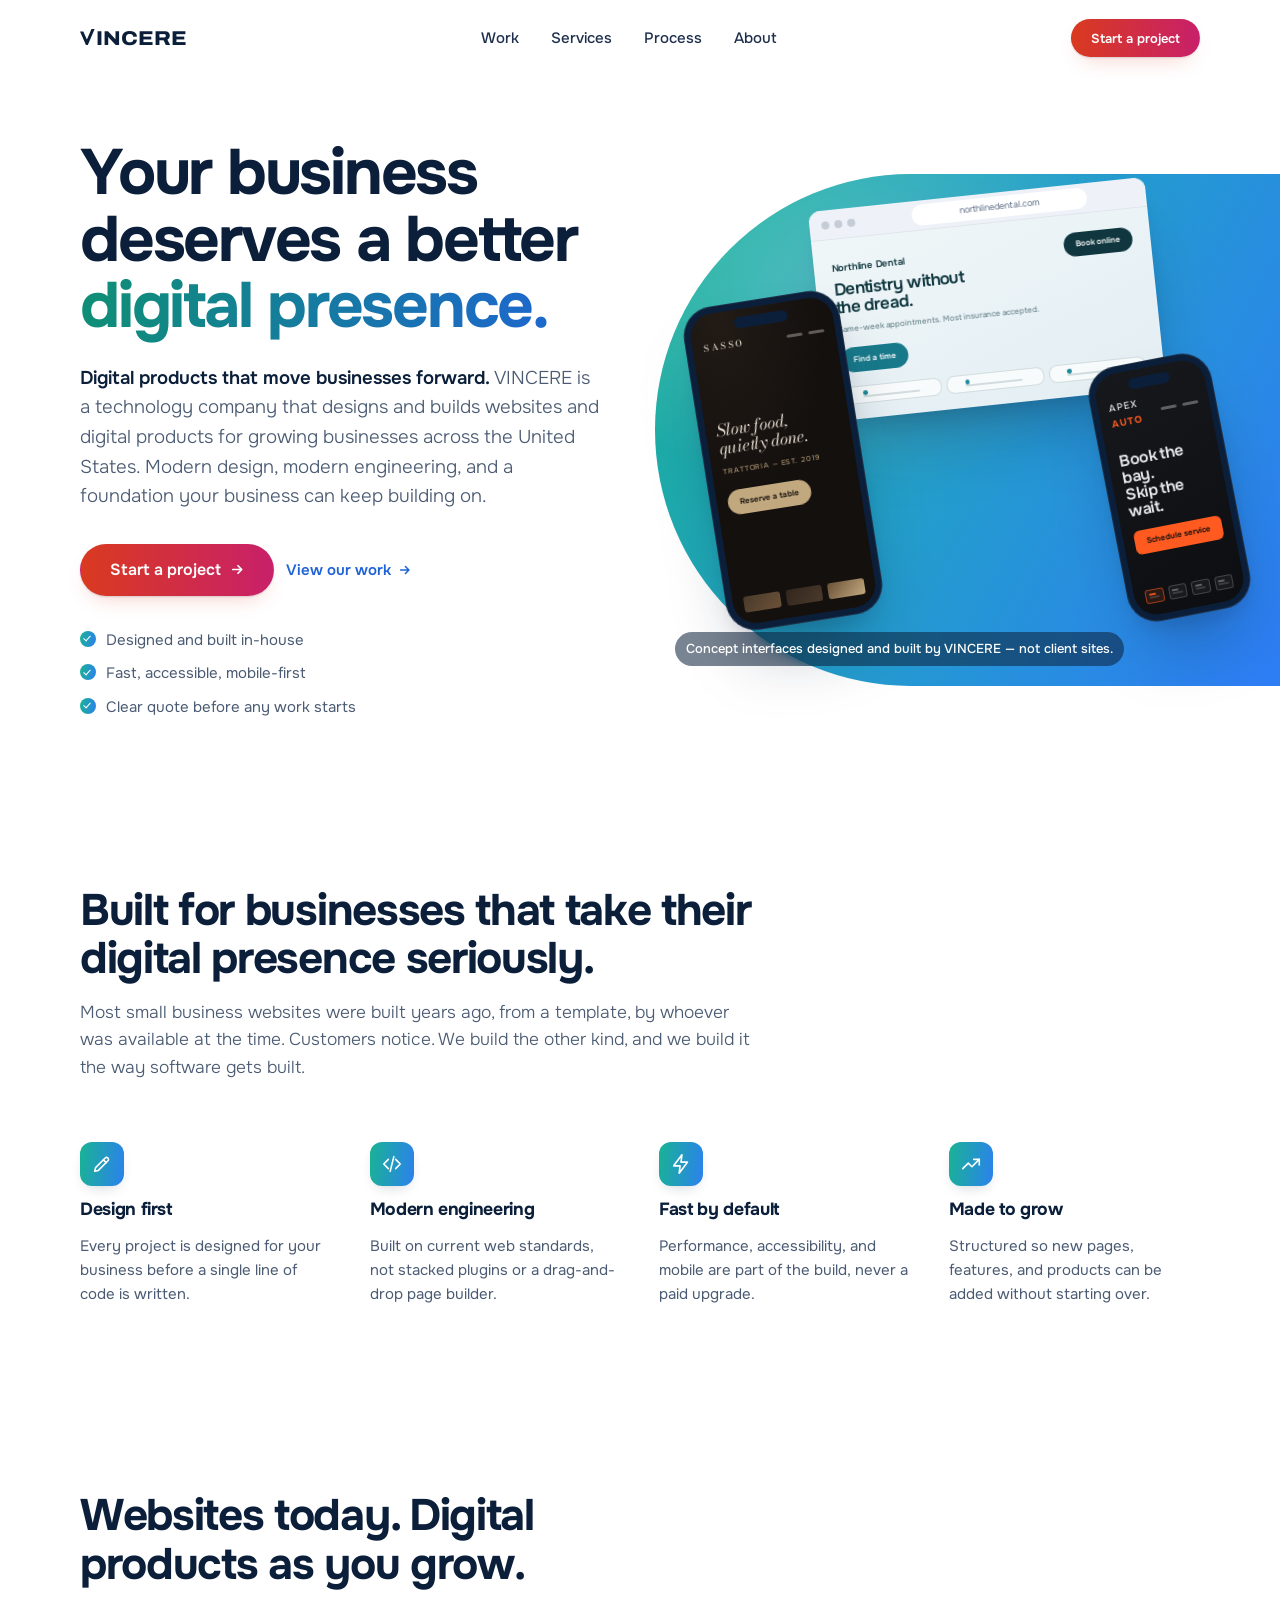
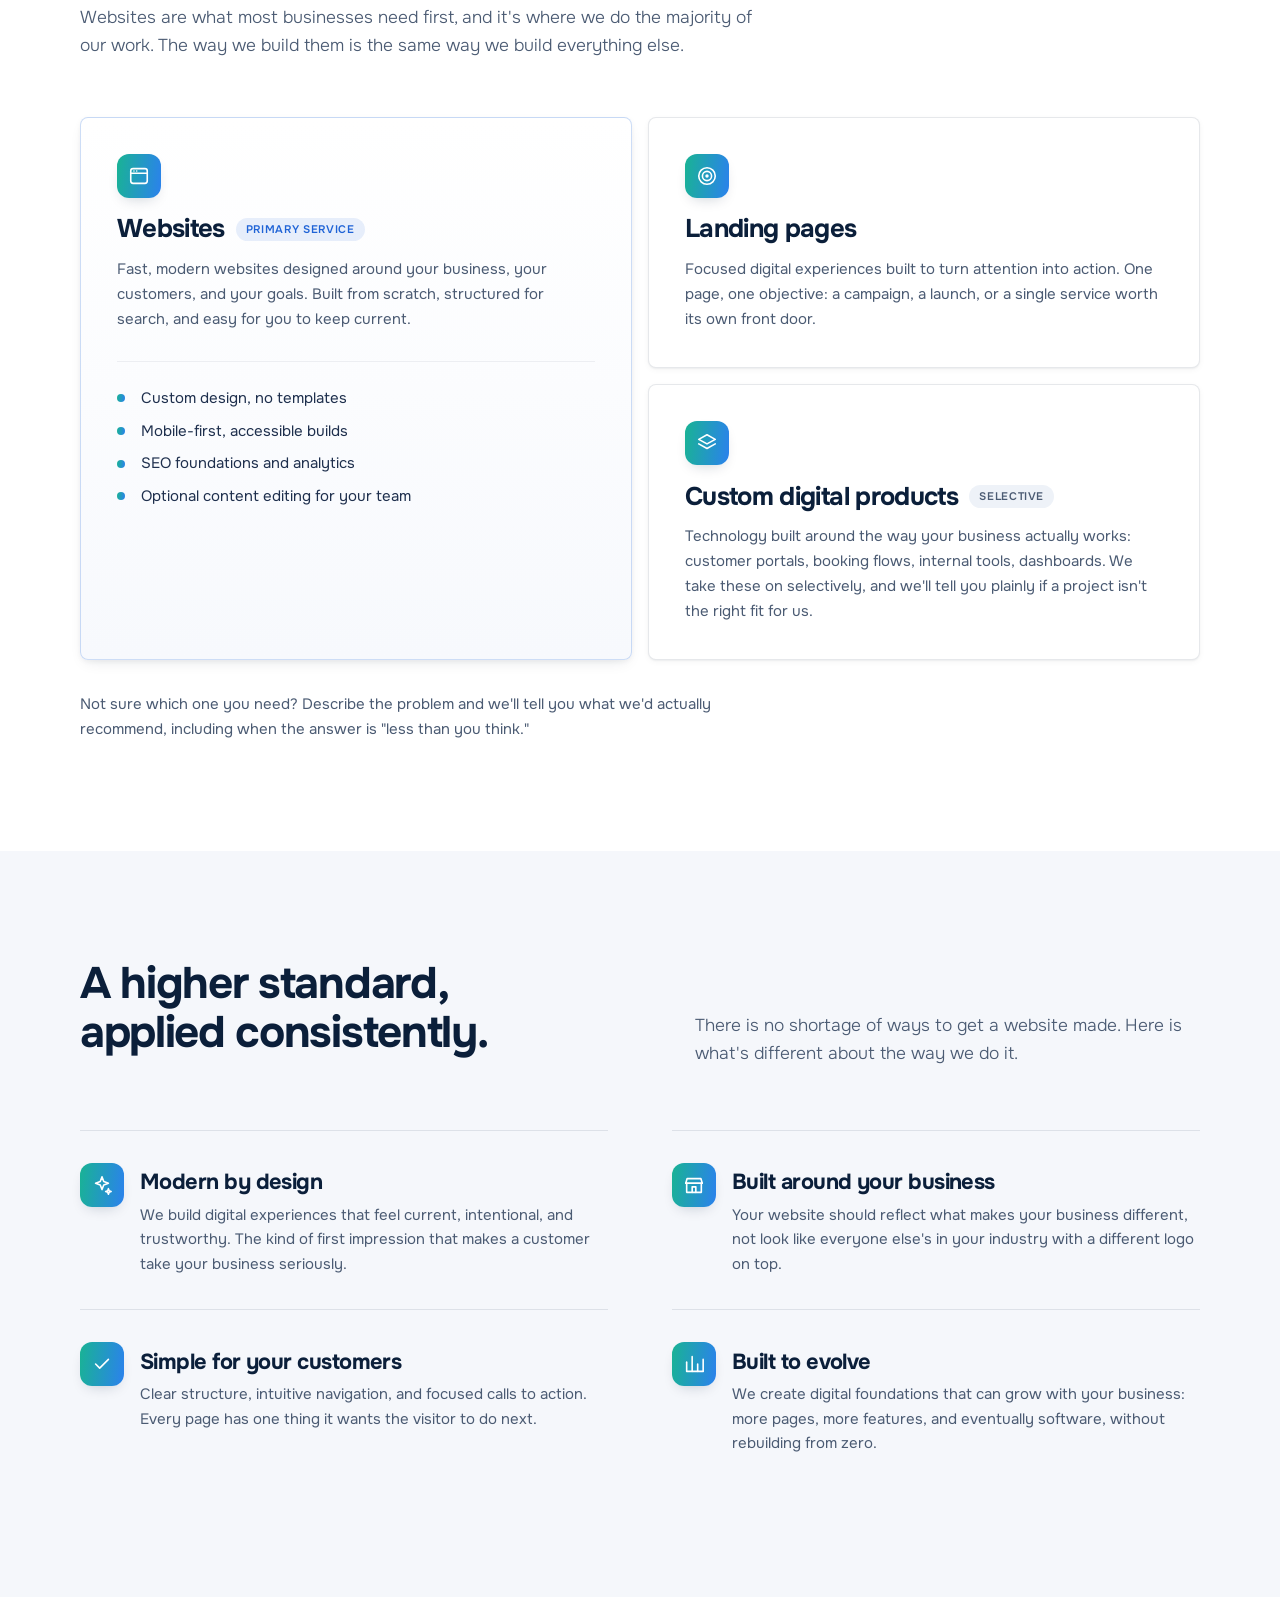
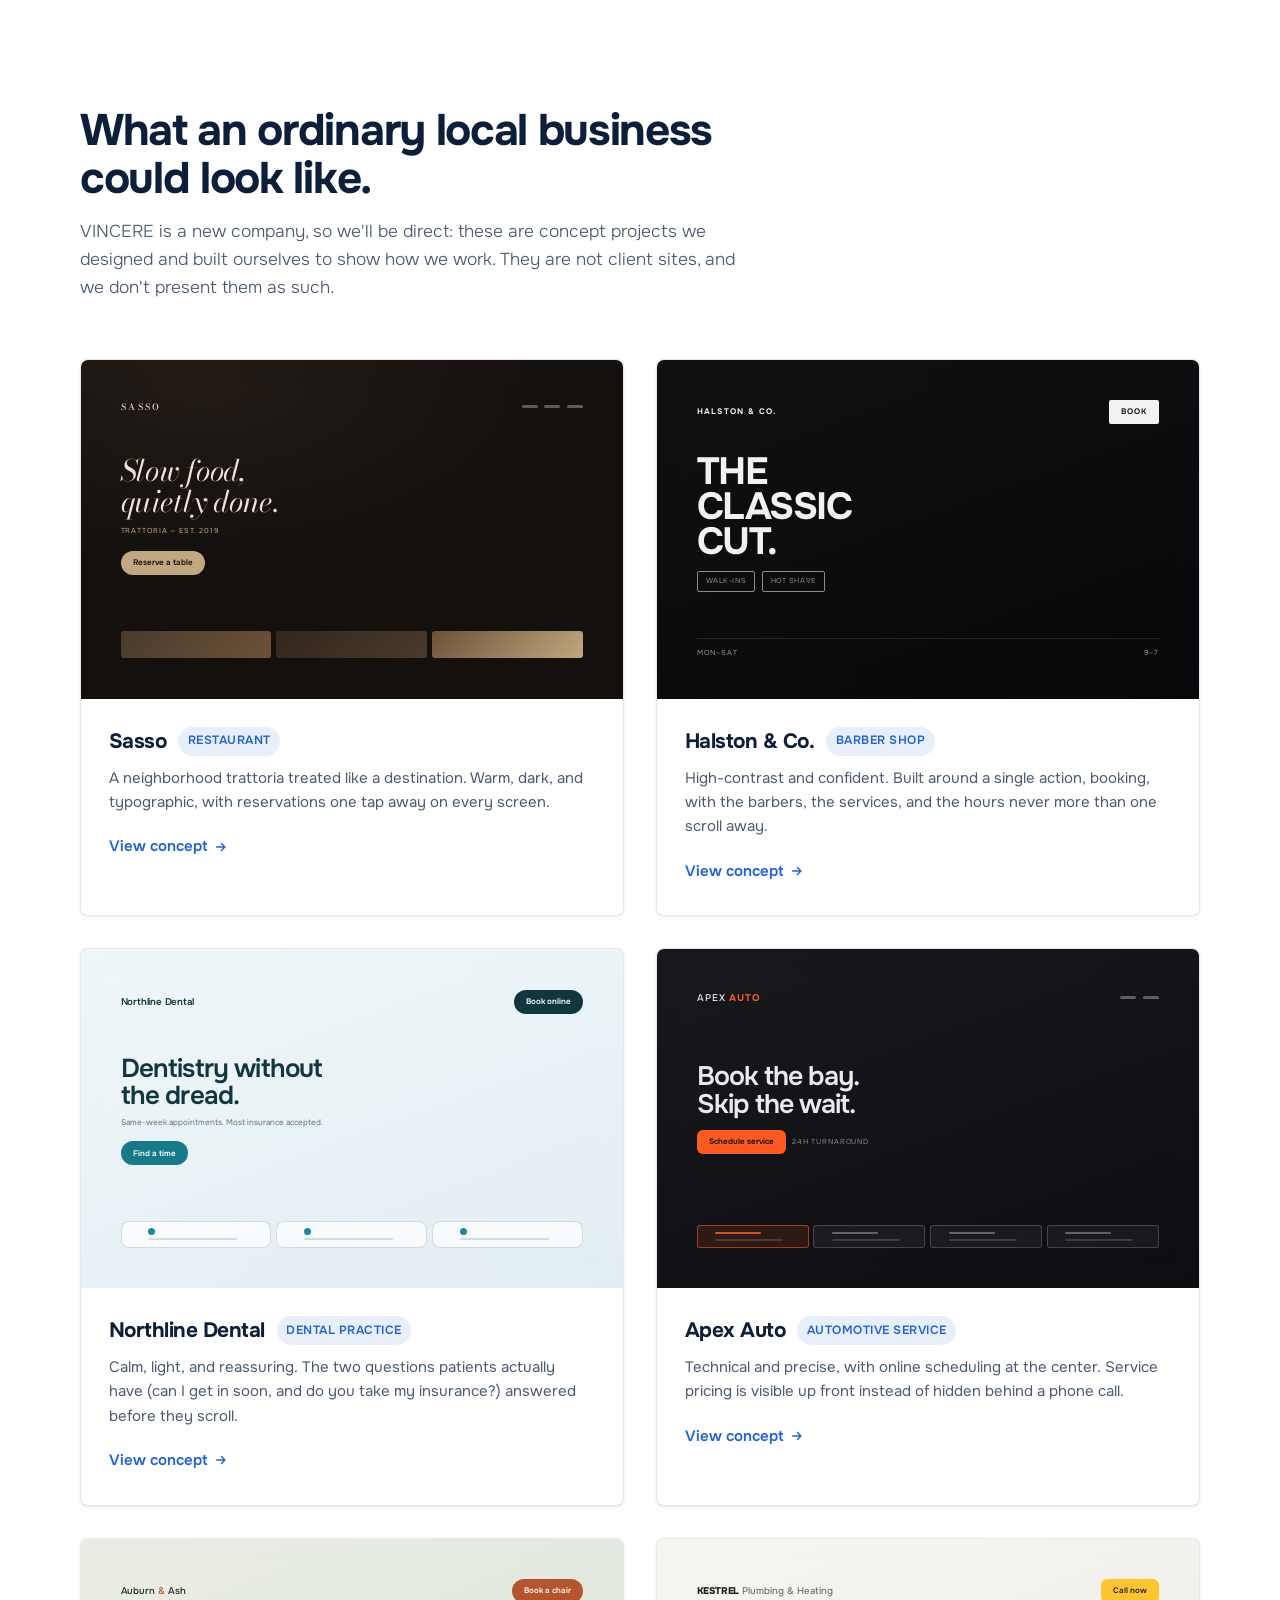
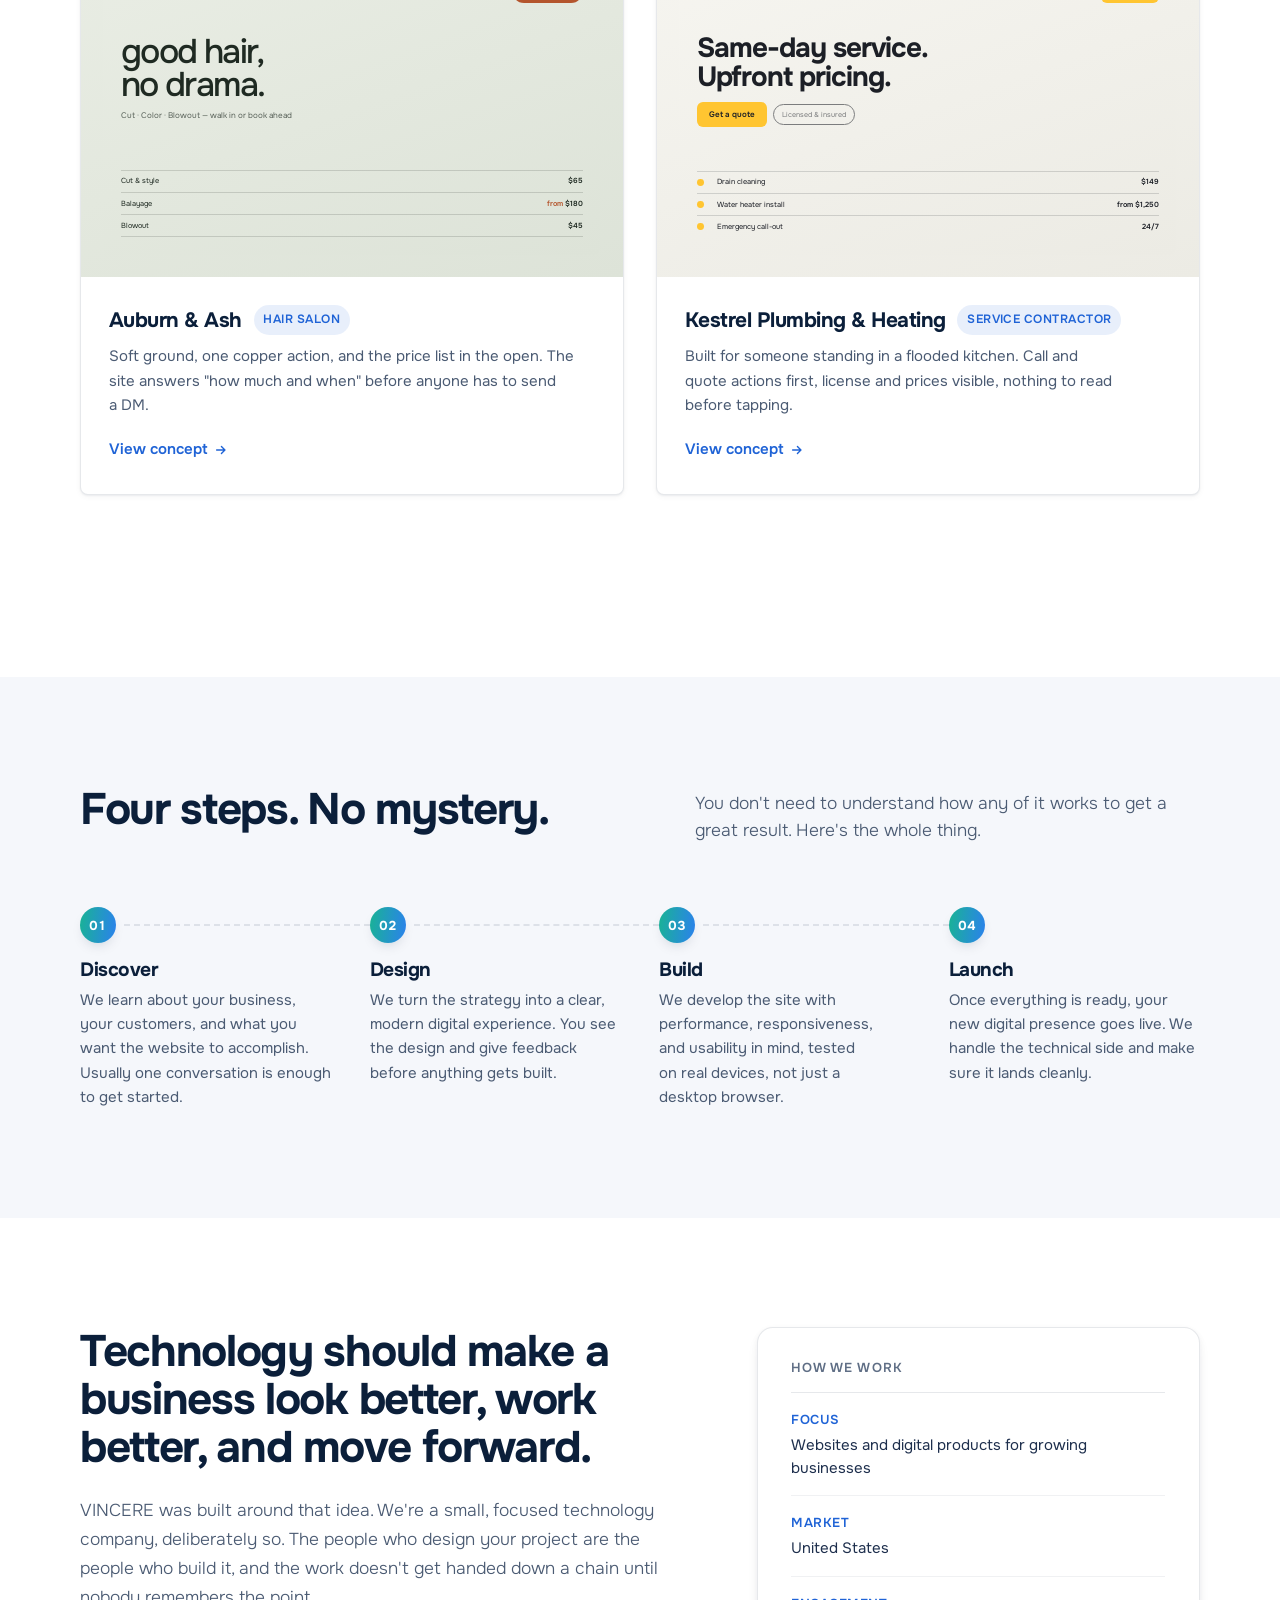
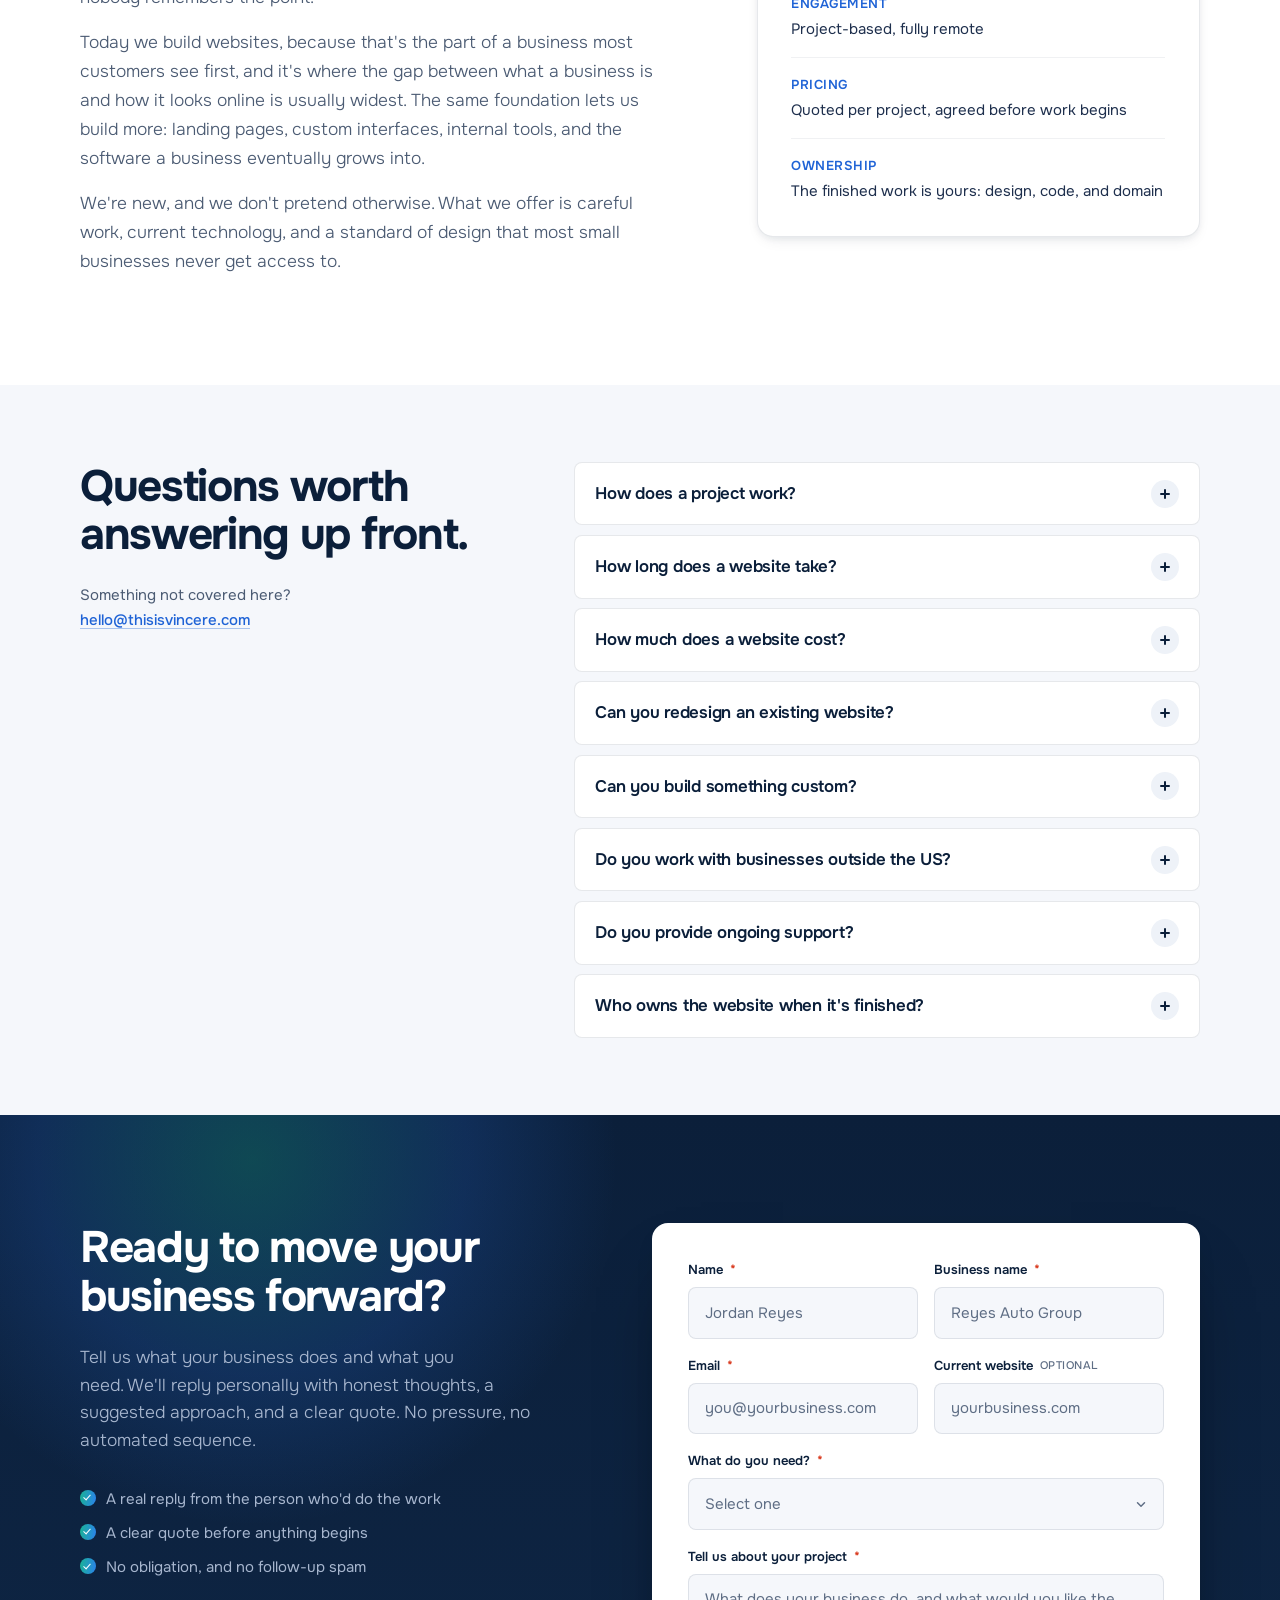
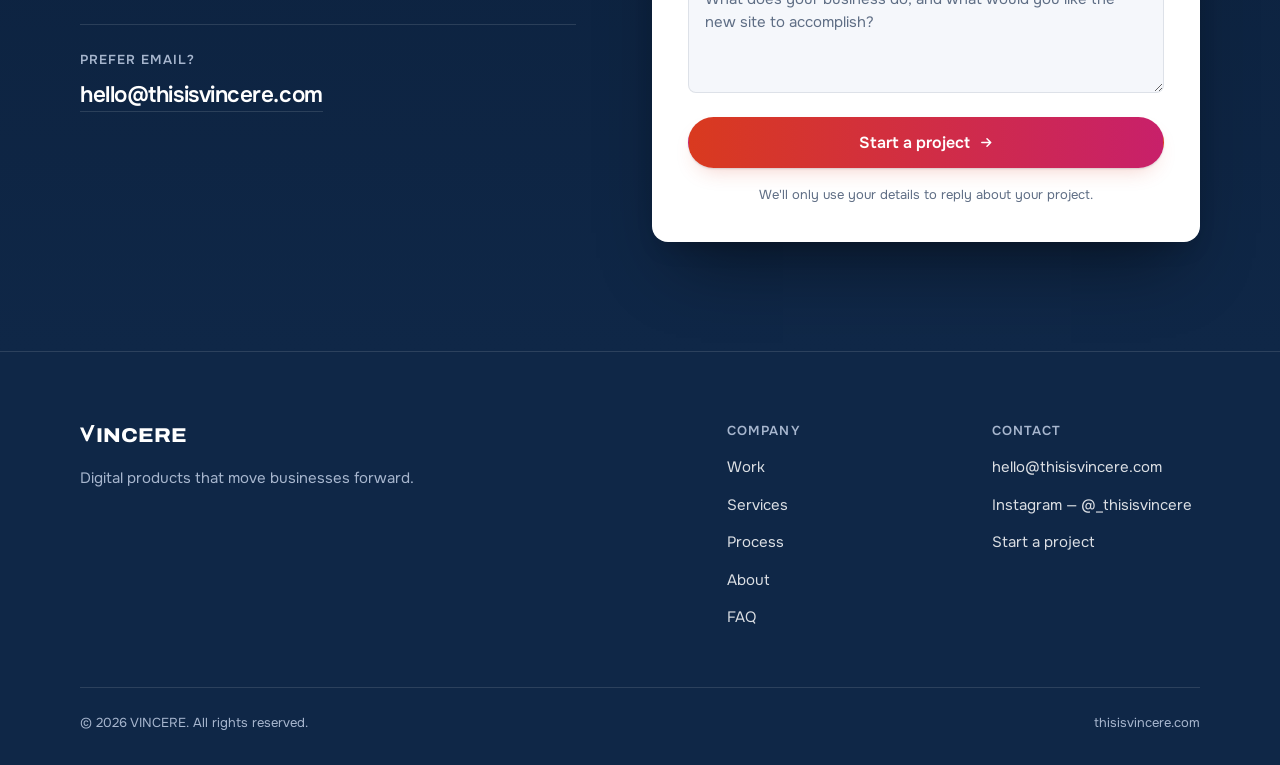
==== commit ec9f9619: "fix: link not found" ====
--- a/index.html
+++ b/index.html
@@ -8,7 +8,7 @@
 <meta name="description" content="VINCERE is a technology company that designs and builds websites and digital products for growing businesses in the United States. Modern design, modern engineering, built to grow.">
 
 <!-- Update to the live domain before launch -->
-<link rel="canonical" href="https://www.thisisvincere.com/">
+<link rel="canonical" href="https://thisisvincere.com/">
 
 <meta name="theme-color" content="#FFFFFF">
 <meta name="color-scheme" content="light">
@@ -18,8 +18,8 @@
 <meta property="og:site_name" content="VINCERE">
 <meta property="og:title" content="VINCERE — Digital Products That Move Businesses Forward">
 <meta property="og:description" content="We design and build websites and digital products for growing businesses. Modern design, modern engineering, built to grow.">
-<meta property="og:url" content="https://www.thisisvincere.com/">
-<meta property="og:image" content="https://www.thisisvincere.com/assets/img/og-image.png">
+<meta property="og:url" content="https://thisisvincere.com/">
+<meta property="og:image" content="https://thisisvincere.com/assets/img/og-image.png">
 <meta property="og:image:width" content="1200">
 <meta property="og:image:height" content="630">
 <meta property="og:image:alt" content="VINCERE — digital products that move businesses forward.">
@@ -29,7 +29,7 @@
 <meta name="twitter:card" content="summary_large_image">
 <meta name="twitter:title" content="VINCERE — Digital Products That Move Businesses Forward">
 <meta name="twitter:description" content="We design and build websites and digital products for growing businesses.">
-<meta name="twitter:image" content="https://www.thisisvincere.com/assets/img/og-image.png">
+<meta name="twitter:image" content="https://thisisvincere.com/assets/img/og-image.png">
 
 <link rel="icon" href="favicon.svg" type="image/svg+xml">
 <link rel="apple-touch-icon" href="assets/img/apple-touch-icon.png">
@@ -52,7 +52,7 @@
   "@context": "https://schema.org",
   "@type": "Organization",
   "name": "VINCERE",
-  "url": "https://www.thisisvincere.com/",
+  "url": "https://thisisvincere.com/",
   "slogan": "Digital products that move businesses forward.",
   "description": "VINCERE designs and builds websites and digital products for growing businesses.",
   "email": "hello@thisisvincere.com",
@@ -854,7 +854,7 @@
 
     <div class="footer__bottom">
       <p>© 2026 VINCERE. All rights reserved.</p>
-      <p><a href="https://www.thisisvincere.com" rel="noopener">www.thisisvincere.com</a></p>
+      <p><a href="https://thisisvincere.com" rel="noopener">thisisvincere.com</a></p>
     </div>
   </div>
 </footer>
